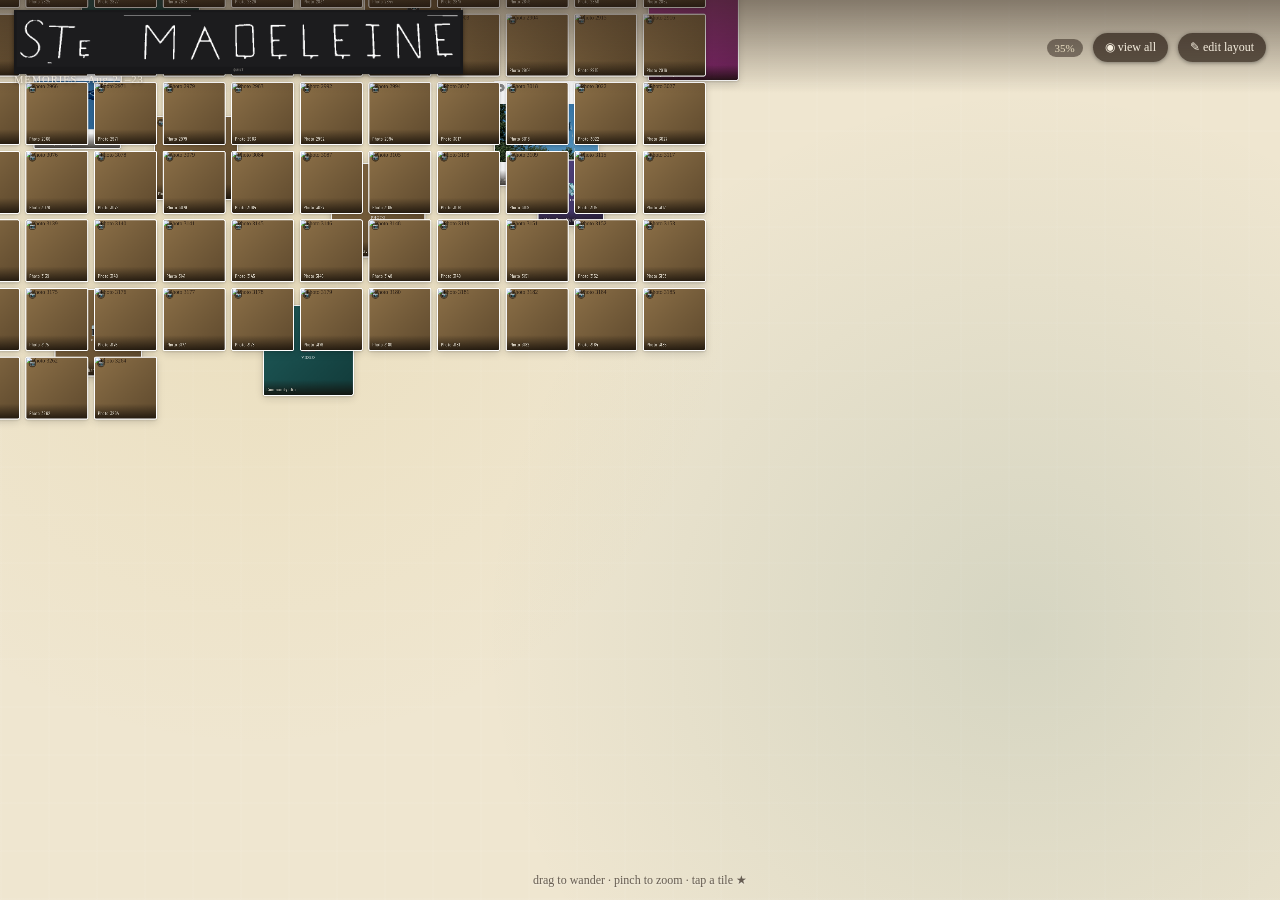
==== index.html @ 371c62be "Wire weekend-2026 media into quilt: 180 photos, 12 videos, 6 audio, 2 scans as tiles; load quilt-til" ====
<!DOCTYPE html>
<html lang="en">
<head>
<meta charset="UTF-8">
<meta name="viewport" content="width=device-width, initial-scale=1.0, maximum-scale=1.0, user-scalable=no, viewport-fit=cover">
<title>Ste. Madeleine's Quilt</title>
<style>
  @font-face{
    font-family:'BarlowCondensed';
    src:url('media/barlow-condensed-regular.ttf') format('truetype');
    font-weight:normal; font-display:swap;
  }
  :root{
    --crimson:#b3362a;
    --parchment:#f4ecd8;
    --ink:#2b1f16;
    --teal:#1f5c5b;
    --gold:#c9a227;
  }
  *{margin:0;padding:0;box-sizing:border-box;-webkit-tap-highlight-color:transparent;}
  html,body{height:100%;overflow:hidden;background:#efe6d0;font-family:Georgia,'Times New Roman',serif;color:var(--ink);}
  body{position:fixed;inset:0;touch-action:none;user-select:none;-webkit-user-select:none;}

  /* ---- the quilt plane ---- */
  #stage{position:absolute;inset:0;overflow:hidden;cursor:grab;background:
    radial-gradient(circle at 20% 30%, rgba(201,162,39,.10), transparent 40%),
    radial-gradient(circle at 80% 70%, rgba(31,92,91,.12), transparent 45%),
    repeating-linear-gradient(0deg, rgba(255,255,255,.04) 0 2px, transparent 2px 48px),
    repeating-linear-gradient(90deg, rgba(255,255,255,.04) 0 2px, transparent 2px 48px);
    }
  #stage.dragging{cursor:grabbing;}
  #world{position:absolute;top:0;left:0;transform-origin:0 0;will-change:transform;}

  /* ---- tiles ---- */
  .tile{position:absolute;will-change:transform;border-radius:6px;overflow:hidden;
    box-shadow:0 2px 6px rgba(0,0,0,.18), 0 8px 24px rgba(0,0,0,.14);
    border:3px solid #fff;background:#fff;cursor:pointer;}
  .tile .label{position:absolute;left:0;right:0;bottom:0;padding:18px 8px 7px;
    background:linear-gradient(transparent, rgba(20,14,8,.78));color:#f6efe0;
    font-family:'BarlowCondensed',Georgia,serif;font-size:14px;font-weight:normal;letter-spacing:.6px;text-shadow:0 1px 2px rgba(0,0,0,.6);}
  .tile video,.tile img{width:100%;height:100%;object-fit:cover;display:block;pointer-events:none;}
  .tile.type-photo{background:linear-gradient(135deg,#8b6f47,#5f4a2e);}
  .tile.type-video{background:linear-gradient(135deg,#1f5c5b,#123b3a);}
  .tile.type-audio{background:linear-gradient(135deg,#5b4a8a,#3d3263);}
  .tile.type-sphere{background:linear-gradient(135deg,#3a6ea5,#23496e);}
  .tile.type-scrap{background:linear-gradient(135deg,#a3358a,#6e205c);}
  .tile .ph{width:100%;height:100%;display:flex;align-items:center;justify-content:center;
    flex-direction:column;color:#fff;gap:6px;}
  .tile .ph .em{font-size:34px;line-height:1;}
  .tile .ph .tag{font-size:11px;letter-spacing:1px;text-transform:uppercase;opacity:.9;}
  .tile .badge{position:absolute;top:6px;left:6px;width:22px;height:22px;border-radius:50%;
    display:flex;align-items:center;justify-content:center;font-size:12px;background:rgba(0,0,0,.45);color:#fff;}
  .tile .dur{position:absolute;top:6px;right:6px;font-size:10.5px;color:#fff;background:rgba(0,0,0,.5);
    padding:2px 5px;border-radius:4px;}
  .tile .play{position:absolute;top:50%;left:50%;transform:translate(-50%,-50%);width:44px;height:44px;
    border-radius:50%;background:rgba(0,0,0,.45);border:2px solid rgba(255,255,255,.85);color:#fff;
    display:flex;align-items:center;justify-content:center;font-size:16px;padding-left:3px;}

  /* ---- HUD ---- */
  #hud{position:fixed;top:0;left:0;right:0;padding:calc(env(safe-area-inset-top,0px) + 10px) 14px 8px;
    display:flex;align-items:center;gap:10px;pointer-events:none;z-index:30;
    background:linear-gradient(rgba(43,31,22,.55), transparent);}
  #hud h1{color:#f7efe0;font-size:16px;letter-spacing:.5px;text-shadow:0 1px 3px rgba(0,0,0,.6);flex:1;display:flex;flex-direction:column;min-width:0;}
  #hud h1 .brand{height:clamp(40px,7vw,64px);width:auto;max-width:min(56vw,460px);object-fit:contain;align-self:flex-start;filter:drop-shadow(0 1px 2px rgba(0,0,0,.5));}
  #hud h1 small{display:block;font-weight:normal;font-size:10.5px;opacity:.85;letter-spacing:1px;}
  #hud .btn{pointer-events:auto;background:rgba(43,31,22,.72);color:#f7efe0;border:none;border-radius:20px;
    padding:7px 12px;font-family:inherit;font-size:12px;cursor:pointer;box-shadow:0 1px 4px rgba(0,0,0,.4);}
  #hud .btn:active{background:var(--crimson);}
  #zoomval{pointer-events:auto;background:rgba(43,31,22,.5);color:#e8dcc0;border:none;border-radius:12px;
    padding:3px 8px;font-size:11px;}

  #hint{position:fixed;bottom:calc(env(safe-area-inset-bottom,0px) + 12px);left:0;right:0;text-align:center;
    color:rgba(43,31,22,.7);font-size:12px;pointer-events:none;z-index:30;text-shadow:0 1px 2px rgba(255,255,255,.5);}

  /* ---- detail overlay ---- */
  #overlay{position:fixed;inset:0;z-index:50;background:rgba(20,14,8,.86);display:none;
    align-items:center;justify-content:center;flex-direction:column;padding:20px;}
  #overlay.open{display:flex;}
  #overlay .card{background:var(--parchment);border-radius:10px;max-width:92vw;max-height:82vh;overflow:auto;
    box-shadow:0 10px 40px rgba(0,0,0,.5);}
  #overlay .media{max-width:92vw;max-height:56vh;object-fit:contain;border-radius:10px 10px 0 0;display:block;width:100%;background:#000;}
  #overlay .meta{padding:14px 16px 16px;}
  #overlay .meta .type{font-size:10.5px;letter-spacing:1.5px;text-transform:uppercase;color:var(--crimson);font-weight:bold;}
  #overlay .meta h2{font-size:19px;margin:4px 0 6px;}
  #overlay .meta p{font-size:13.5px;line-height:1.45;color:#4a3a2c;}
  #overlay .meta audio{width:100%;margin-top:10px;}
  #close{position:absolute;top:calc(env(safe-area-inset-top,0px) + 12px);right:16px;width:38px;height:38px;
    border-radius:50%;background:rgba(244,236,216,.95);border:none;font-size:20px;color:var(--ink);
    cursor:pointer;box-shadow:0 2px 8px rgba(0,0,0,.4);z-index:60;line-height:1;}
</style>
</head>
<body>

<div id="stage">
  <div id="world"></div>
</div>

<div id="hud">
  <h1><img class="brand" src="media/ste-madeleine-title.png" alt="Ste Madeleine's Quilt"><small>MEMORIES · Aug 21–23</small></h1>
  <span id="zoomval">100%</span>
  <button id="viewall" class="btn">◉ view all</button>
  <button id="edit" class="btn" title="Open the layout editor">✎ edit layout</button>
</div>
<div id="hint">drag to wander · pinch to zoom · tap a tile ★</div>

<div id="overlay">
  <button id="close" aria-label="close">✕</button>
  <div class="card">
    <div class="media" id="ov-media"></div>
    <div class="meta">
      <div class="type" id="ov-type"></div>
      <h2 id="ov-title"></h2>
      <p id="ov-cap"></p>
      <div id="ov-audio"></div>
    </div>
  </div>
</div>

<script>
(function(){
"use strict";

/* ============ world & camera ============ */
const WORLD = { w: 4000, h: 4000 };
const cam  = { x: 2000, y: 2000, zoom: 1 };
const MINZ = 0.35, MAXZ = 3.0;
const stage = document.getElementById('stage');
const world = document.getElementById('world');
const zoomval = document.getElementById('zoomval');

/* ============ tile data (prototype) ============
   type: photo | video | audio | sphere | scrap
   x,y  : world coordinate of tile CENTER
   s    : side length (square for now)                        */
let TILES = [
  { id:'v1', type:'video', x:820,  y:700,  s:340, title:'Métis flag · Ste. Mads',
    src:'media/flag-loop.mp4', dur:'0:05',
    cap:'The Métis flag flying over Ste. Madeleine on a clear summer morning. Seamless loop.' },
  { id:'p1', type:'photo', x:1260, y:560,  s:260, title:'The tent & table',
    cap:'Community art table at the CCAP workshop. Placeholder — swap in a real photo.' },
  { id:'p2', type:'photo', x:1600, y:820,  s:280, title:'Shoebox kiosk',
    cap:'Bayard running the Shoebox digitizing table. Placeholder.' },
  { id:'p3', type:'photo', x:2100, y:600,  s:240, title:'Elders gathering',
    cap:'Elders sharing stories under the tent. Placeholder.' },
  { id:'f1', type:'gif', x:640,  y:1100, s:250, title:'Métis flag · waving',
    src:'media/flag-wave.gif',
    cap:'The Métis flag, sequential frames played as a loop.' },
  { id:'f2', type:'gif', x:1980, y:1180, s:300, title:'Métis flag · full sky',
    src:'media/flag-wave2.gif',
    cap:'The Métis flag across the sky, sequential frames in motion.' },
  { id:'f3', type:'gif', x:2780, y:900, s:240, title:'Métis flag · portrait',
    src:'media/flag-wave3.gif',
    cap:'Portrait view of the Métis flag, sequential frames in motion.' },
  { id:'wm', type:'photo', x:2400, y:560, w:560, h:80, title:'The sign · Ste Madeleine',
    src:'media/ste-madeleine-title.png',
    cap:'The entrance sign to Ste. Madeleine, traced from the original, with the quilt\'s title. White letters on the sign\'s dark metal.' },
  { id:'sc1', type:'scrap', x:2400, y:900, s:260, title:'Scrapbook page',
    cap:'A scrapbook page from the workshop. Placeholder scan.' },
  { id:'a1', type:'audio', x:2820, y:660,  s:200, title:'Oral history clip',
    src:null, cap:'An audio snippet from the oral-history tent. Placeholder — drop an audio file.' },
  { id:'sp1', type:'sphere', x:3180, y:940, s:260, title:'360° — inside the tent',
    cap:'Photosphere of the tent interior. Viewer to be wired in. Placeholder.' },
  { id:'p4', type:'photo', x:980,  y:1250, s:240, title:'Michif bingo',
    cap:'Michif bingo session, Saturday morning. Placeholder.' },
  { id:'p5', type:'photo', x:1500, y:1400, s:270, title:'Finger sash weaving',
    cap:'Finger sash-weaving workshop. Placeholder.' },
  { id:'a2', type:'audio', x:2050, y:1350, s:190, title:'Fiddler & ambient',
    src:null, cap:'Ambient audio of the music stage. Placeholder.' },
  { id:'sc2', type:'scrap', x:2500, y:1300, s:230, title:'Kids’ art',
    cap:'Kids’ drawings from the children’s activity. Placeholder.' },
  { id:'sp2', type:'sphere', x:2900, y:1500, s:240, title:'360° — the site',
    cap:'Photosphere looking out over the historic site. Placeholder.' },
  { id:'p6', type:'photo', x:700,  y:1750, s:250, title:'Family photos shared',
    cap:'Photos the community shared at the tent. Placeholder.' },
  { id:'v2', type:'video', x:1300, y:1800, s:260, title:'Community clip',
    src:null, dur:'–', cap:'A short video someone shared. Placeholder — drop a clip.' },
];

const EMOJI = { photo:'📷', video:'🎞️', audio:'🎙️', sphere:'🌐', scrap:'📓', gif:'🎞️' };
const BADGE = { photo:'📷', video:'▶', audio:'♪', sphere:'🌐', scrap:'📓', gif:'▶' };

/* build tile DOM */
const tileEls = new Map();
function renderTiles(){
  world.innerHTML='';
  tileEls.clear();
  TILES.forEach(t=>{
  const el = document.createElement('div');
  el.className = 'tile type-'+t.type;
  const tw = t.w || t.s, th = t.h || t.s;
  el.style.width = tw+'px'; el.style.height = th+'px';
  const badge = document.createElement('div'); badge.className='badge'; badge.textContent = BADGE[t.type];
  el.appendChild(badge);
  if(t.type==='video' && t.src){
    const v = document.createElement('video'); v.src=t.src; v.muted=true; v.loop=true; v.playsInline=true; v.preload='metadata';
    el.appendChild(v);
    const d = document.createElement('div'); d.className='dur'; d.textContent=t.dur||''; el.appendChild(d);
    const play = document.createElement('div'); play.className='play'; play.textContent='▶'; el.appendChild(play);
  } else if((t.type==='gif'||t.type==='photo'||t.type==='scrap') && t.src){
    const g = document.createElement('img'); g.src=t.src; g.alt=t.title; g.loading='lazy';
    g.style.objectFit='contain';
    el.appendChild(g);
  } else {
    const ph = document.createElement('div'); ph.className='ph';
    const e = document.createElement('div'); e.className='em'; e.textContent=EMOJI[t.type];
    const tag = document.createElement('div'); tag.className='tag'; tag.textContent=t.type;
    ph.appendChild(e); ph.appendChild(tag); el.appendChild(ph);
    if(t.type==='video'){ const d=document.createElement('div'); d.className='dur'; d.textContent=t.dur||''; el.appendChild(d); }
  }
  const lb = document.createElement('div'); lb.className='label'; lb.textContent=t.title;
  el.appendChild(lb);
  el.addEventListener('pointerdown', e=>e.stopPropagation());
  el.addEventListener('click', e=>{ e.stopPropagation(); openTile(t); });
  world.appendChild(el);
  tileEls.set(t.id, el);
  });
}

/* ============ torus math ============
   For each tile, pick the representative position nearest the camera
   (mod WORLD). Since the viewport is always far smaller than the world,
   each tile needs exactly one copy — no duplication, seamless wrap.  */
function nearestCoord(p, camP, size){
  let d = ((p - camP) % size + size) % size;
  if (d > size/2) d -= size;
  return camP + d;
}
function layout(){
  const ox = -cam.x, oy = -cam.y;
  world.style.transform = 'scale('+cam.zoom+') translate3d('+ox+'px,'+oy+'px,0)';
  const vw = window.innerWidth/cam.zoom, vh = window.innerHeight/cam.zoom;
  for(const t of TILES){
    const el = tileEls.get(t.id);
    const tw = t.w || t.s, th = t.h || t.s;
    const x = nearestCoord(t.x, cam.x, WORLD.w) - tw/2;
    const y = nearestCoord(t.y, cam.y, WORLD.h) - th/2;
    el.style.left = x+'px'; el.style.top = y+'px';
    // cull off-screen
    const off = x > cam.x+vw+60 || x+tw < cam.x-60 || y > cam.y+vh+60 || y+th < cam.y-60;
    el.style.display = off ? 'none' : '';
    // pause video if scrolled out of view
    if(t.type==='video'){
      const v = el.querySelector('video');
      if(v && off && !v.paused) v.pause();
    }
  }
  zoomval.textContent = Math.round(cam.zoom*100)+'%';
}

function step(dx, dy){
  cam.x = ((cam.x + dx) % WORLD.w + WORLD.w) % WORLD.w;
  cam.y = ((cam.y + dy) % WORLD.h + WORLD.h) % WORLD.h;
  layout();
}

/* ============ drag / pan ============ */
let dragging=false, lastX=0, lastY=0, pinchD=0, pinchCX=0, pinchCY=0, pinchZ=0;
stage.addEventListener('pointerdown', e=>{
  if(e.pointerType==='mouse' && e.button!==0) return;
  dragging=true; stage.classList.add('dragging');
  lastX=e.clientX; lastY=e.clientY;
  stage.setPointerCapture(e.pointerId);
});
stage.addEventListener('pointermove', e=>{
  if(!dragging) return;
  const dx = e.clientX-lastX, dy = e.clientY-lastY;
  lastX=e.clientX; lastY=e.clientY;
  step(-dx/cam.zoom, -dy/cam.zoom);
});
function endDrag(){ dragging=false; stage.classList.remove('dragging'); }
stage.addEventListener('pointerup', endDrag);
stage.addEventListener('pointercancel', endDrag);

/* zoom to an ABSOLUTE target zoom around a screen point (sx,sy) */
function zoomToAt(z, sx, sy){
  const wx = cam.x + sx/cam.zoom, wy = cam.y + sy/cam.zoom;
  cam.zoom = z;
  cam.x = wx - sx/z;
  cam.y = wy - sy/z;
  cam.x = ((cam.x % WORLD.w)+WORLD.w)%WORLD.w;
  cam.y = ((cam.y % WORLD.h)+WORLD.h)%WORLD.h;
  layout();
}
function zoomAt(factor, sx, sy){
  zoomToAt(Math.min(MAXZ, Math.max(MINZ, cam.zoom*factor)), sx, sy);
}
stage.addEventListener('wheel', e=>{
  e.preventDefault();
  zoomAt(Math.pow(1.0015, -e.deltaY), e.clientX, e.clientY);
},{passive:false});
stage.addEventListener('dblclick', e=>{ zoomAt(1.6, e.clientX, e.clientY); });

/* pinch zoom */
let pointers = new Map();
stage.addEventListener('pointerdown', e=>{ pointers.set(e.pointerId, {x:e.clientX,y:e.clientY}); if(pointers.size===2){ pinchD=dist(pointers); const [a,b]=[...pointers.values()]; pinchCX=(a.x+b.x)/2; pinchCY=(a.y+b.y)/2; pinchZ=cam.zoom; } });
stage.addEventListener('pointermove', e=>{ if(pointers.has(e.pointerId)) pointers.set(e.pointerId,{x:e.clientX,y:e.clientY}); if(pointers.size===2){ const d=dist(pointers); zoomToAt(Math.min(MAXZ,Math.max(MINZ, pinchZ*(d/pinchD))), pinchCX, pinchCY); } });
stage.addEventListener('pointerup', e=>{ pointers.delete(e.pointerId); });
function dist(m){ const [a,b]=[...m.values()]; return Math.hypot(a.x-b.x, a.y-b.y)||0; }

/* frame the whole quilt (used at boot and "view all") */
function frameContent(){
  let minX=Infinity,minY=Infinity,maxX=-Infinity,maxY=-Infinity;
  for(const t of TILES){
    const tw = t.w || t.s, th = t.h || t.s;
    minX=Math.min(minX,t.x-tw/2); maxX=Math.max(maxX,t.x+tw/2);
    minY=Math.min(minY,t.y-th/2); maxY=Math.max(maxY,t.y+th/2);
  }
  const pad=320;
  const w=(maxX-minX)+pad*2, h=(maxY-minY)+pad*2;
  cam.zoom=Math.min(1, Math.max(MINZ, Math.min(window.innerWidth/w, window.innerHeight/h)));
  const vw=window.innerWidth/cam.zoom, vh=window.innerHeight/cam.zoom;
  cam.x=((minX+maxX)/2 - vw/2); cam.y=((minY+maxY)/2 - vh/2);
  cam.x=((cam.x%WORLD.w)+WORLD.w)%WORLD.w;
  cam.y=((cam.y%WORLD.h)+WORLD.h)%WORLD.h;
  layout();
}

/* ============ view all ============ */
document.getElementById('viewall').addEventListener('click', frameContent);
document.getElementById('edit').addEventListener('click', ()=>{
  // pass a compact copy of the tiles to the editor via URL
  const slim = TILES.map(t=>({id:t.id,type:t.type,x:Math.round(t.x),y:Math.round(t.y),
    w:Math.round(t.w||t.s),h:Math.round(t.h||t.s),src:t.src||null,title:t.title,cap:t.cap,dur:t.dur}));
  const q = '?tiles='+encodeURIComponent(JSON.stringify(slim));
  window.open('editor.html'+q, '_blank');
});

/* ============ detail overlay ============ */
const overlay = document.getElementById('overlay');
const ovMedia = document.getElementById('ov-media');
const ovType  = document.getElementById('ov-type');
const ovTitle = document.getElementById('ov-title');
const ovCap   = document.getElementById('ov-cap');
const ovAudio = document.getElementById('ov-audio');
const closeBtn= document.getElementById('close');
function openTile(t){
  ovMedia.innerHTML=''; ovAudio.innerHTML='';
  ovType.textContent = t.type;
  ovTitle.textContent = t.title;
  ovCap.textContent = t.cap || '';
  if(t.type==='video' && t.src){
    const v=document.createElement('video'); v.src=t.src; v.controls=true; v.autoplay=true; v.loop=true; v.playsInline=true;
    ovMedia.appendChild(v); ovMedia.classList.add('media');
  } else if(t.type==='gif' && t.src){
    ovMedia.innerHTML=''; ovMedia.className='media';
    const g=document.createElement('img'); g.src=t.src; g.alt=t.title; g.style.maxHeight='56vh'; g.style.width='auto'; g.style.objectFit='contain';
    ovMedia.appendChild(g);
  } else if(t.type==='photo' || t.type==='scrap'){
    ovMedia.innerHTML=''; ovMedia.className='media';
    if(t.src){
      const g=document.createElement('img'); g.src=t.src; g.alt=t.title; g.style.maxHeight='56vh'; g.style.width='auto'; g.style.objectFit='contain'; g.style.margin='0 auto';
      ovMedia.appendChild(g);
    } else {
      const ph=document.createElement('div'); ph.style.cssText='display:flex;align-items:center;justify-content:center;height:240px;color:#fff;font-size:64px;'; ph.textContent=EMOJI[t.type];
      ovMedia.appendChild(ph);
    }
  } else if(t.type==='sphere'){
    ovMedia.innerHTML=''; ovMedia.className='media';
    const ph=document.createElement('div'); ph.style.cssText='display:flex;align-items:center;justify-content:center;height:240px;color:#fff;font-size:56px;'; ph.textContent='🌐';
    ovMedia.appendChild(ph);
  } else if(t.type==='audio'){
    ovMedia.innerHTML=''; ovMedia.className='media';
    const ph=document.createElement('div'); ph.style.cssText='display:flex;align-items:center;justify-content:center;height:180px;color:#fff;font-size:64px;'; ph.textContent='🎙️';
    ovMedia.appendChild(ph);
    if(t.src){ const a=document.createElement('audio'); a.src=t.src; a.controls=true; ovAudio.appendChild(a); }
    else { const note=document.createElement('p'); note.textContent='(drop an audio file to hear this)'; ovAudio.appendChild(note); }
  }
  overlay.classList.add('open');
}
closeBtn.addEventListener('click', ()=>{ overlay.classList.remove('open'); const v=ovMedia.querySelector('video'); if(v) v.pause(); });
overlay.addEventListener('click', e=>{ if(e.target===overlay){ overlay.classList.remove('open'); } });

/* ============ boot ============ */
function resize(){ layout(); }
window.addEventListener('resize', resize);

// Load weekend media tiles from quilt-tiles.json (if present), then render.
async function boot(){
  try{
    const r = await fetch('quilt-tiles.json');
    if(r.ok){
      const extra = await r.json();
      const existing = new Set(TILES.map(t=>t.id));
      const fresh = extra.filter(t=>!existing.has(t.id));
      if(fresh.length) TILES = TILES.concat(fresh);
    }
  }catch(e){ /* keep embedded prototype */ }
  renderTiles();
  frameContent();
}
boot();
})();
</script>
</body>
</html>
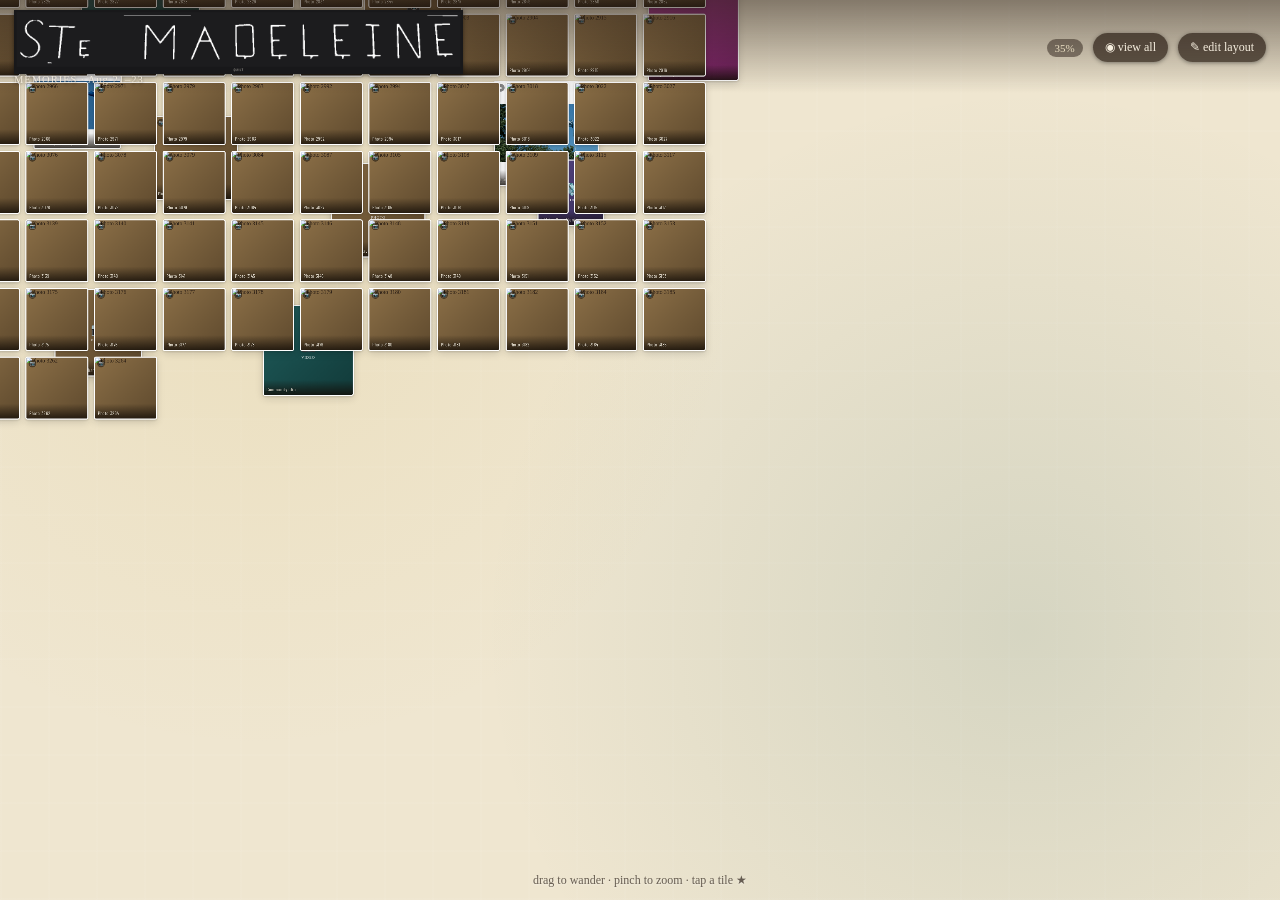
==== commit d0e12fbd: "Wire 3D GLB viewer: local model-viewer lib, lazy-load on tap, 3D scan tiles open interactive viewer" ====
--- a/index.html
+++ b/index.html
@@ -39,6 +39,8 @@
     background:linear-gradient(transparent, rgba(20,14,8,.78));color:#f6efe0;
     font-family:'BarlowCondensed',Georgia,serif;font-size:14px;font-weight:normal;letter-spacing:.6px;text-shadow:0 1px 2px rgba(0,0,0,.6);}
   .tile video,.tile img{width:100%;height:100%;object-fit:cover;display:block;pointer-events:none;}
+  .tile model-viewer{width:100%;height:100%;--poster-color:transparent;pointer-events:none;}
+  #overlay .media model-viewer{width:100%;height:56vh;background:#1a120b;border-radius:10px 10px 0 0;}
   .tile.type-photo{background:linear-gradient(135deg,#8b6f47,#5f4a2e);}
   .tile.type-video{background:linear-gradient(135deg,#1f5c5b,#123b3a);}
   .tile.type-audio{background:linear-gradient(135deg,#5b4a8a,#3d3263);}
@@ -179,6 +181,22 @@
 const EMOJI = { photo:'📷', video:'🎞️', audio:'🎙️', sphere:'🌐', scrap:'📓', gif:'🎞️' };
 const BADGE = { photo:'📷', video:'▶', audio:'♪', sphere:'🌐', scrap:'📓', gif:'▶' };
 
+/* lazy-load the model-viewer library once, only when a 3D tile is opened */
+let _mvPromise=null;
+function loadModelViewer(){
+  if(customElements.get('model-viewer')) return Promise.resolve();
+  if(_mvPromise) return _mvPromise;
+  _mvPromise = new Promise((resolve,reject)=>{
+    const s=document.createElement('script');
+    s.type='module';
+    s.src='media/vendor/model-viewer.min.js';
+    s.onload=resolve;
+    s.onerror=()=>{ _mvPromise=null; reject(new Error('model-viewer failed to load')); };
+    document.head.appendChild(s);
+  });
+  return _mvPromise;
+}
+
 /* build tile DOM */
 const tileEls = new Map();
 function renderTiles(){
@@ -196,6 +214,12 @@
     el.appendChild(v);
     const d = document.createElement('div'); d.className='dur'; d.textContent=t.dur||''; el.appendChild(d);
     const play = document.createElement('div'); play.className='play'; play.textContent='▶'; el.appendChild(play);
+  } else if(t.type==='sphere' && t.src && /\.(glb|gltf)$/i.test(t.src)){
+    // lightweight tile preview: icon + label; full 3D viewer loads in the overlay on tap
+    const ph = document.createElement('div'); ph.className='ph';
+    const e = document.createElement('div'); e.className='em'; e.textContent='🧊';
+    const tag = document.createElement('div'); tag.className='tag'; tag.textContent='3D';
+    ph.appendChild(e); ph.appendChild(tag); el.appendChild(ph);
   } else if((t.type==='gif'||t.type==='photo'||t.type==='scrap') && t.src){
     const g = document.createElement('img'); g.src=t.src; g.alt=t.title; g.loading='lazy';
     g.style.objectFit='contain';
@@ -356,8 +380,23 @@
     }
   } else if(t.type==='sphere'){
     ovMedia.innerHTML=''; ovMedia.className='media';
-    const ph=document.createElement('div'); ph.style.cssText='display:flex;align-items:center;justify-content:center;height:240px;color:#fff;font-size:56px;'; ph.textContent='🌐';
-    ovMedia.appendChild(ph);
+    if(t.src && /\.(glb|gltf)$/i.test(t.src)){
+      // lazy-load model-viewer only when a 3D tile is actually opened
+      loadModelViewer().then(()=>{
+        const mv=document.createElement('model-viewer');
+        mv.src=t.src; mv.alt=t.title||'3D scan';
+        mv.setAttribute('auto-rotate',''); mv.setAttribute('camera-controls','');
+        mv.setAttribute('interaction-prompt','');
+        mv.setAttribute('shadow-intensity','1');
+        mv.style.width='100%'; mv.style.height='56vh';
+        ovMedia.innerHTML=''; ovMedia.appendChild(mv);
+      });
+      const ph=document.createElement('div'); ph.style.cssText='display:flex;align-items:center;justify-content:center;height:240px;color:#fff;font-size:56px;'; ph.textContent='⏳';
+      ovMedia.appendChild(ph);
+    } else {
+      const ph=document.createElement('div'); ph.style.cssText='display:flex;align-items:center;justify-content:center;height:240px;color:#fff;font-size:56px;'; ph.textContent='🌐';
+      ovMedia.appendChild(ph);
+    }
   } else if(t.type==='audio'){
     ovMedia.innerHTML=''; ovMedia.className='media';
     const ph=document.createElement('div'); ph.style.cssText='display:flex;align-items:center;justify-content:center;height:180px;color:#fff;font-size:64px;'; ph.textContent='🎙️';
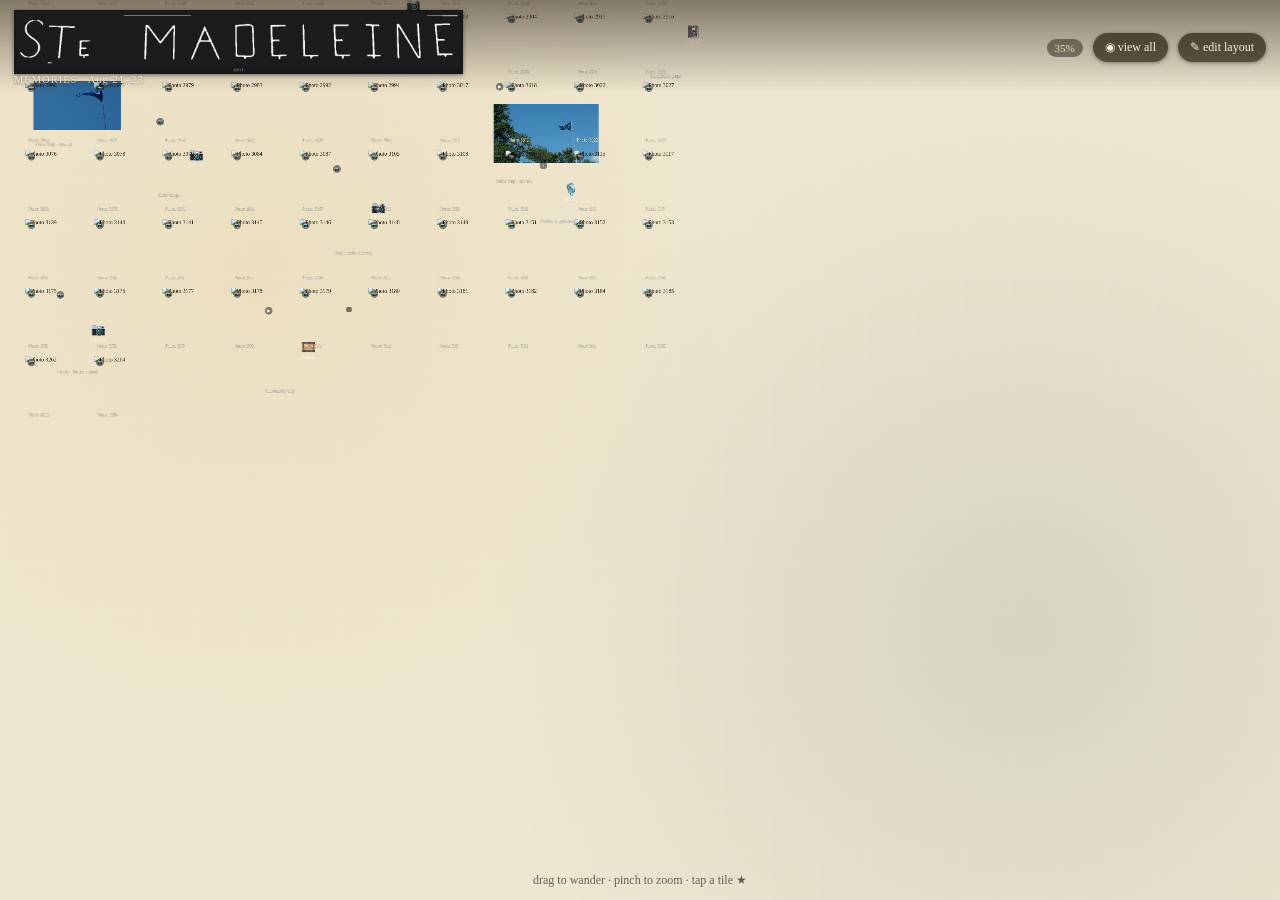
==== commit ff2e3dbe: "Remove borders, shadows, and gradient backgrounds from quilt tiles — images/videos now fill tiles wi" ====
--- a/index.html
+++ b/index.html
@@ -32,20 +32,19 @@
   #world{position:absolute;top:0;left:0;transform-origin:0 0;will-change:transform;}
 
   /* ---- tiles ---- */
-  .tile{position:absolute;will-change:transform;border-radius:6px;overflow:hidden;
-    box-shadow:0 2px 6px rgba(0,0,0,.18), 0 8px 24px rgba(0,0,0,.14);
-    border:3px solid #fff;background:#fff;cursor:pointer;}
+  .tile{position:absolute;will-change:transform;border-radius:0;overflow:hidden;
+    box-shadow:none;border:none;background:none;cursor:pointer;}
   .tile .label{position:absolute;left:0;right:0;bottom:0;padding:18px 8px 7px;
-    background:linear-gradient(transparent, rgba(20,14,8,.78));color:#f6efe0;
+    color:#f6efe0;
     font-family:'BarlowCondensed',Georgia,serif;font-size:14px;font-weight:normal;letter-spacing:.6px;text-shadow:0 1px 2px rgba(0,0,0,.6);}
   .tile video,.tile img{width:100%;height:100%;object-fit:cover;display:block;pointer-events:none;}
   .tile model-viewer{width:100%;height:100%;--poster-color:transparent;pointer-events:none;}
   #overlay .media model-viewer{width:100%;height:56vh;background:#1a120b;border-radius:10px 10px 0 0;}
-  .tile.type-photo{background:linear-gradient(135deg,#8b6f47,#5f4a2e);}
-  .tile.type-video{background:linear-gradient(135deg,#1f5c5b,#123b3a);}
-  .tile.type-audio{background:linear-gradient(135deg,#5b4a8a,#3d3263);}
-  .tile.type-sphere{background:linear-gradient(135deg,#3a6ea5,#23496e);}
-  .tile.type-scrap{background:linear-gradient(135deg,#a3358a,#6e205c);}
+  .tile.type-photo{background:none;}
+  .tile.type-video{background:none;}
+  .tile.type-audio{background:none;}
+  .tile.type-sphere{background:none;}
+  .tile.type-scrap{background:none;}
   .tile .ph{width:100%;height:100%;display:flex;align-items:center;justify-content:center;
     flex-direction:column;color:#fff;gap:6px;}
   .tile .ph .em{font-size:34px;line-height:1;}
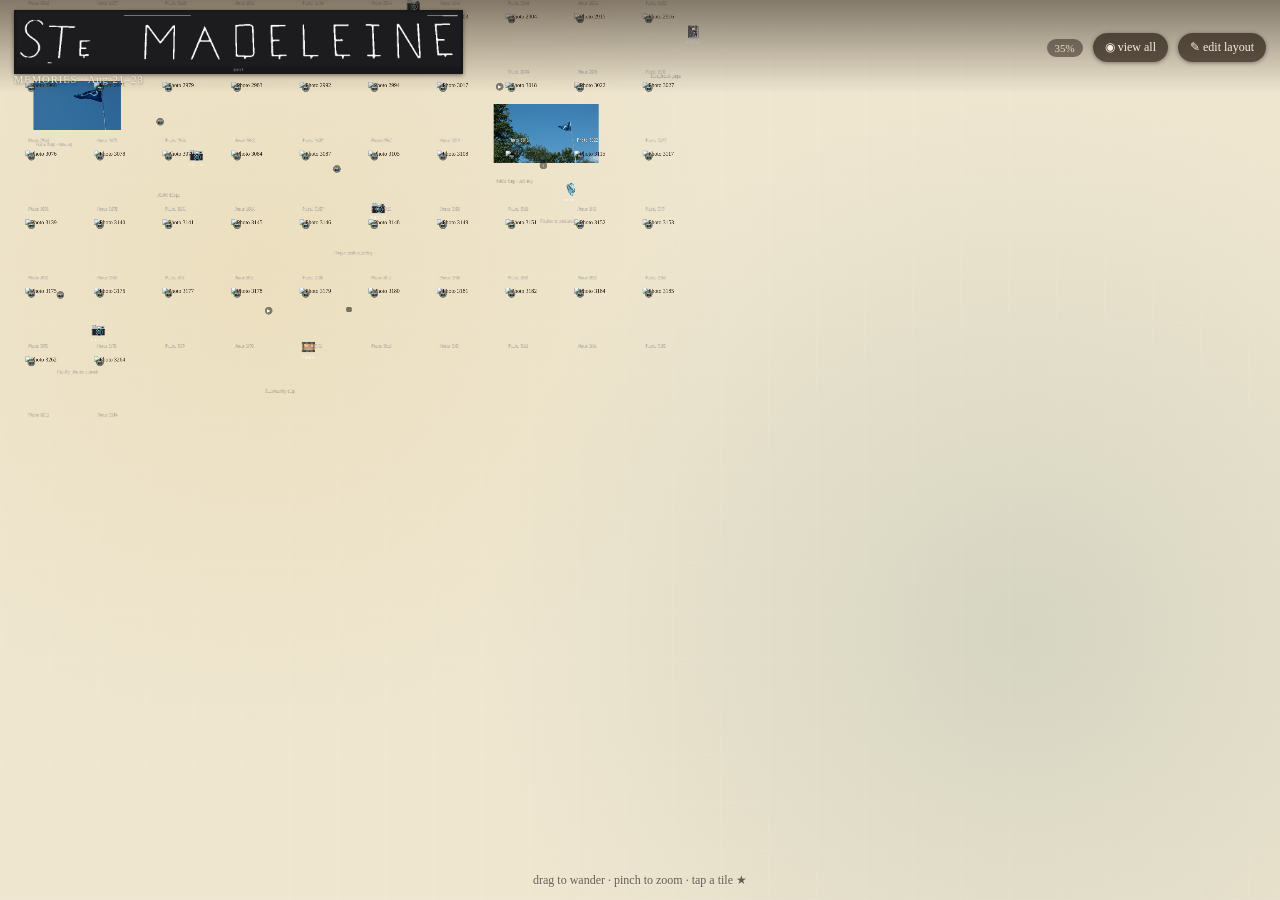
==== commit 9577fca6: "Fix editor loading: use sessionStorage instead of URL params (URL was ~5000 chars, exceeding browser" ====
--- a/index.html
+++ b/index.html
@@ -341,11 +341,11 @@
 /* ============ view all ============ */
 document.getElementById('viewall').addEventListener('click', frameContent);
 document.getElementById('edit').addEventListener('click', ()=>{
-  // pass a compact copy of the tiles to the editor via URL
+  // pass a compact copy of the tiles to the editor via sessionStorage (avoids URL length limits)
   const slim = TILES.map(t=>({id:t.id,type:t.type,x:Math.round(t.x),y:Math.round(t.y),
     w:Math.round(t.w||t.s),h:Math.round(t.h||t.s),src:t.src||null,title:t.title,cap:t.cap,dur:t.dur}));
-  const q = '?tiles='+encodeURIComponent(JSON.stringify(slim));
-  window.open('editor.html'+q, '_blank');
+  sessionStorage.setItem('quiltTiles', JSON.stringify(slim));
+  window.open('editor.html', '_blank');
 });
 
 /* ============ detail overlay ============ */
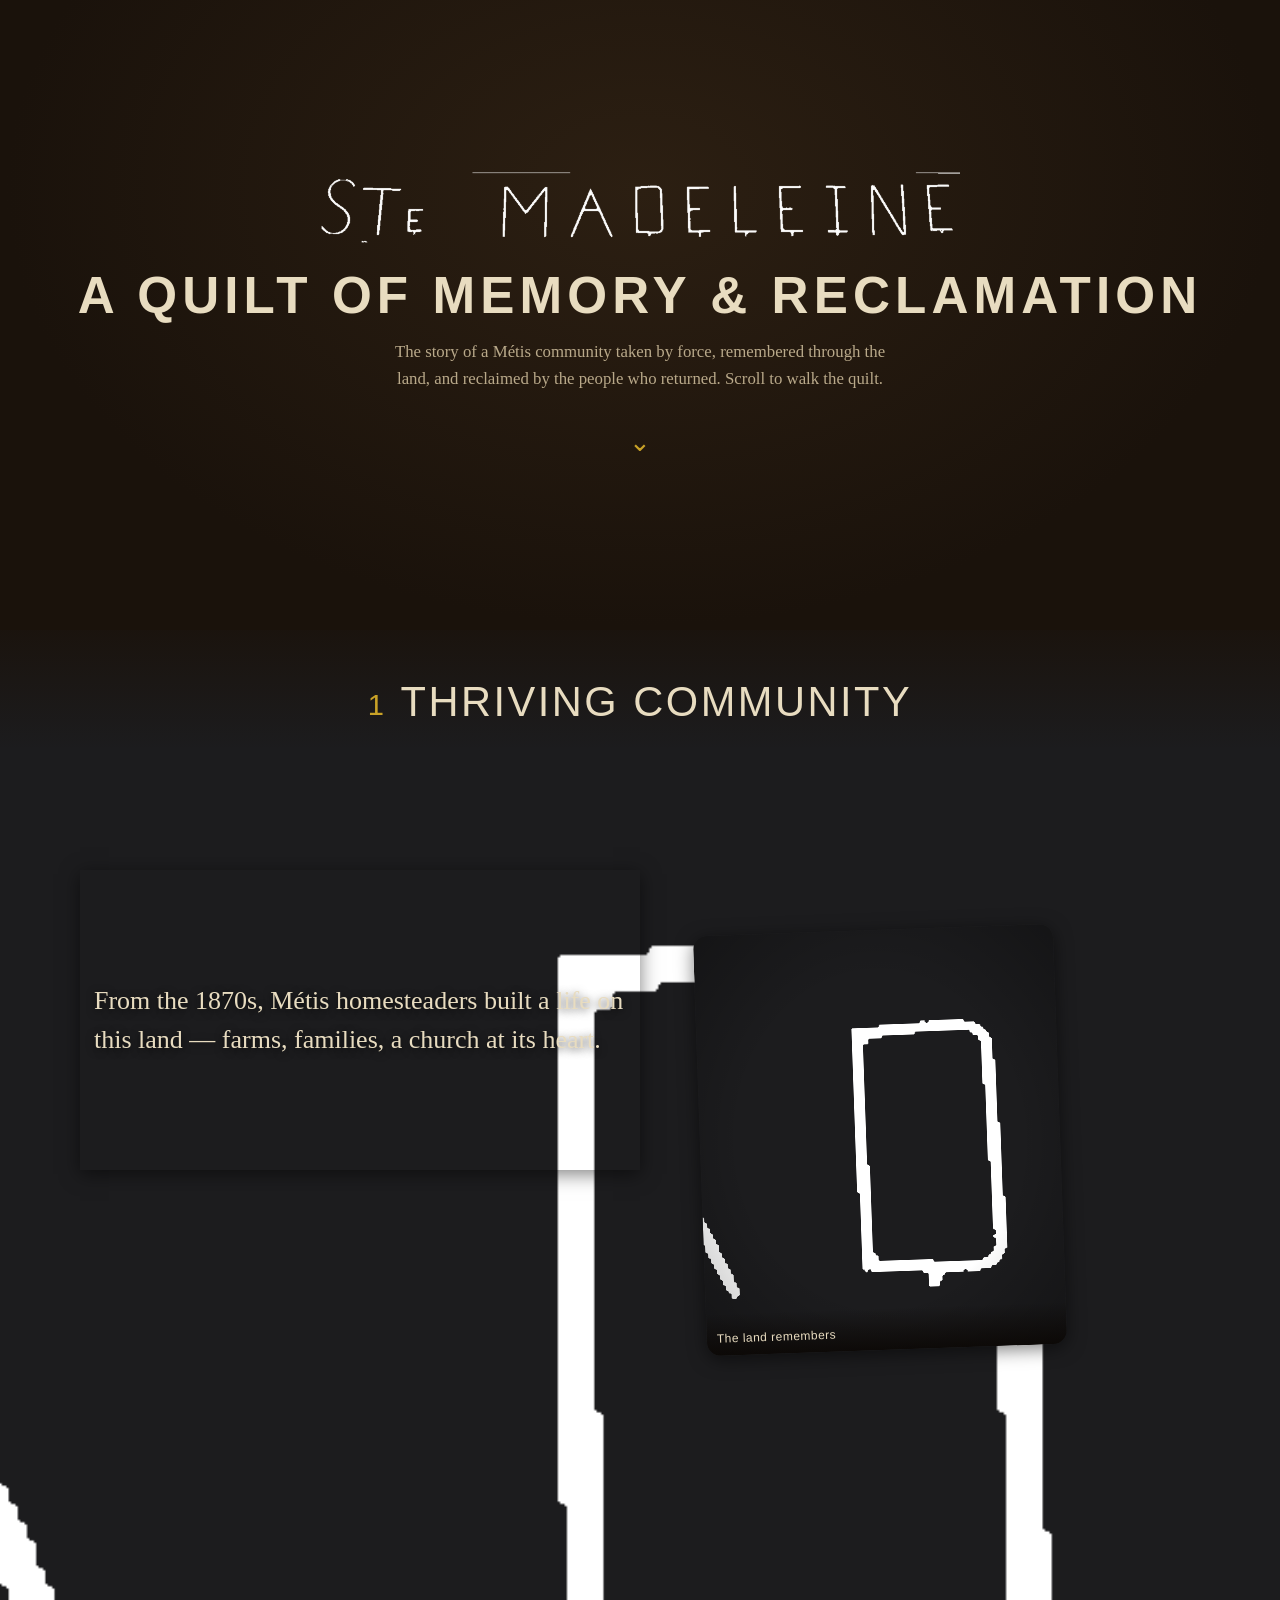
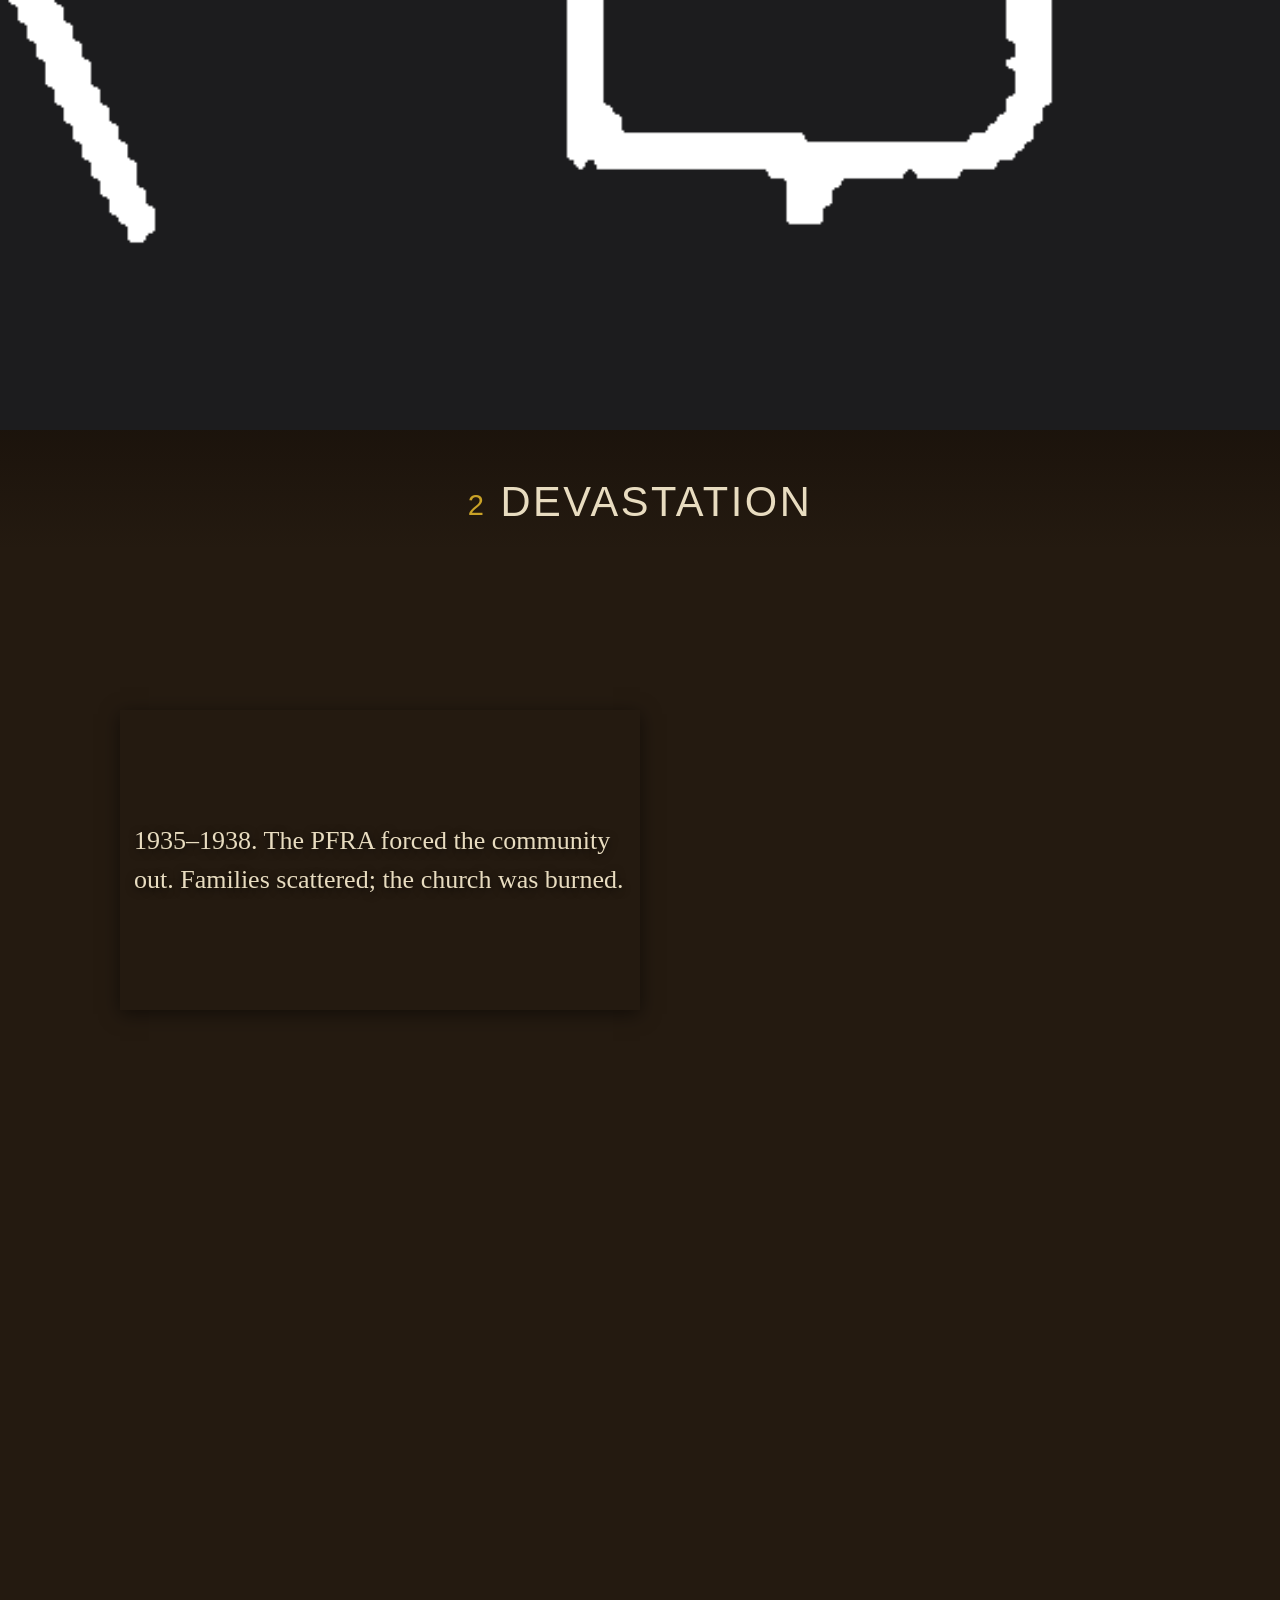
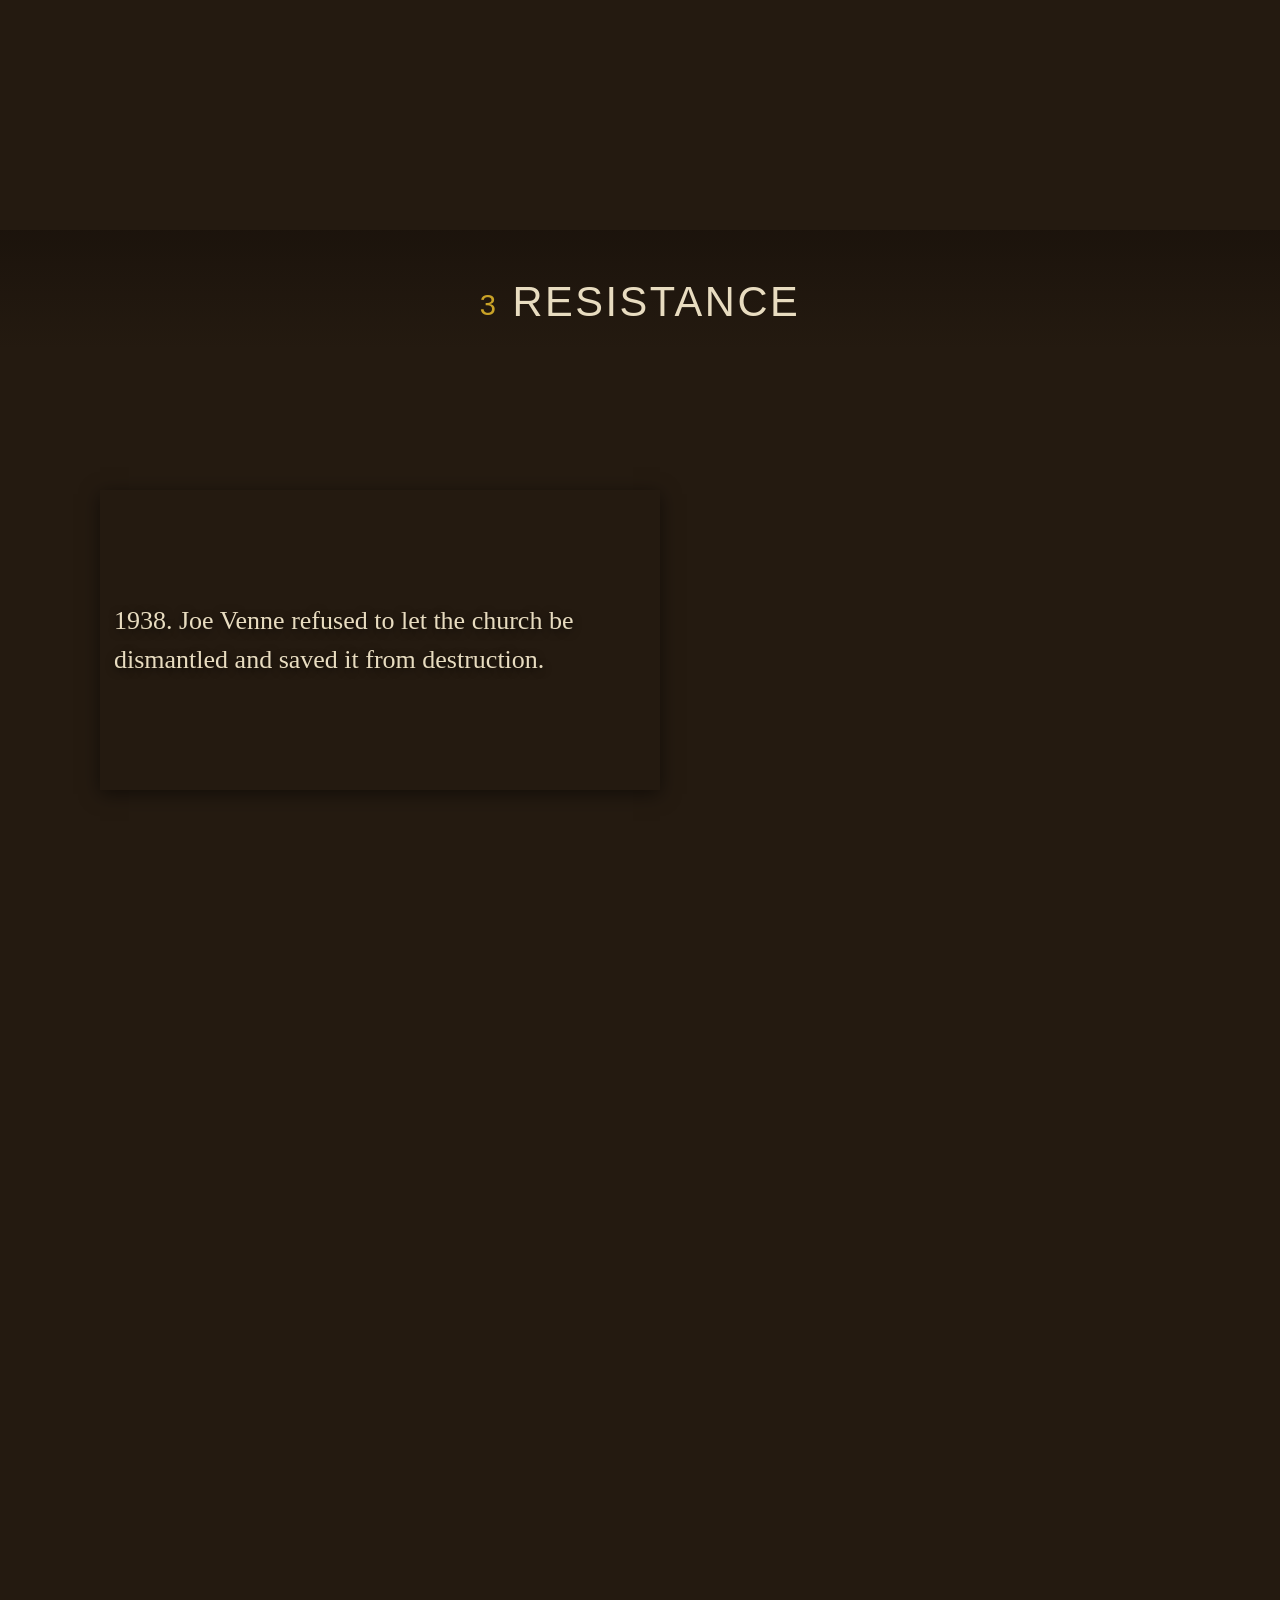
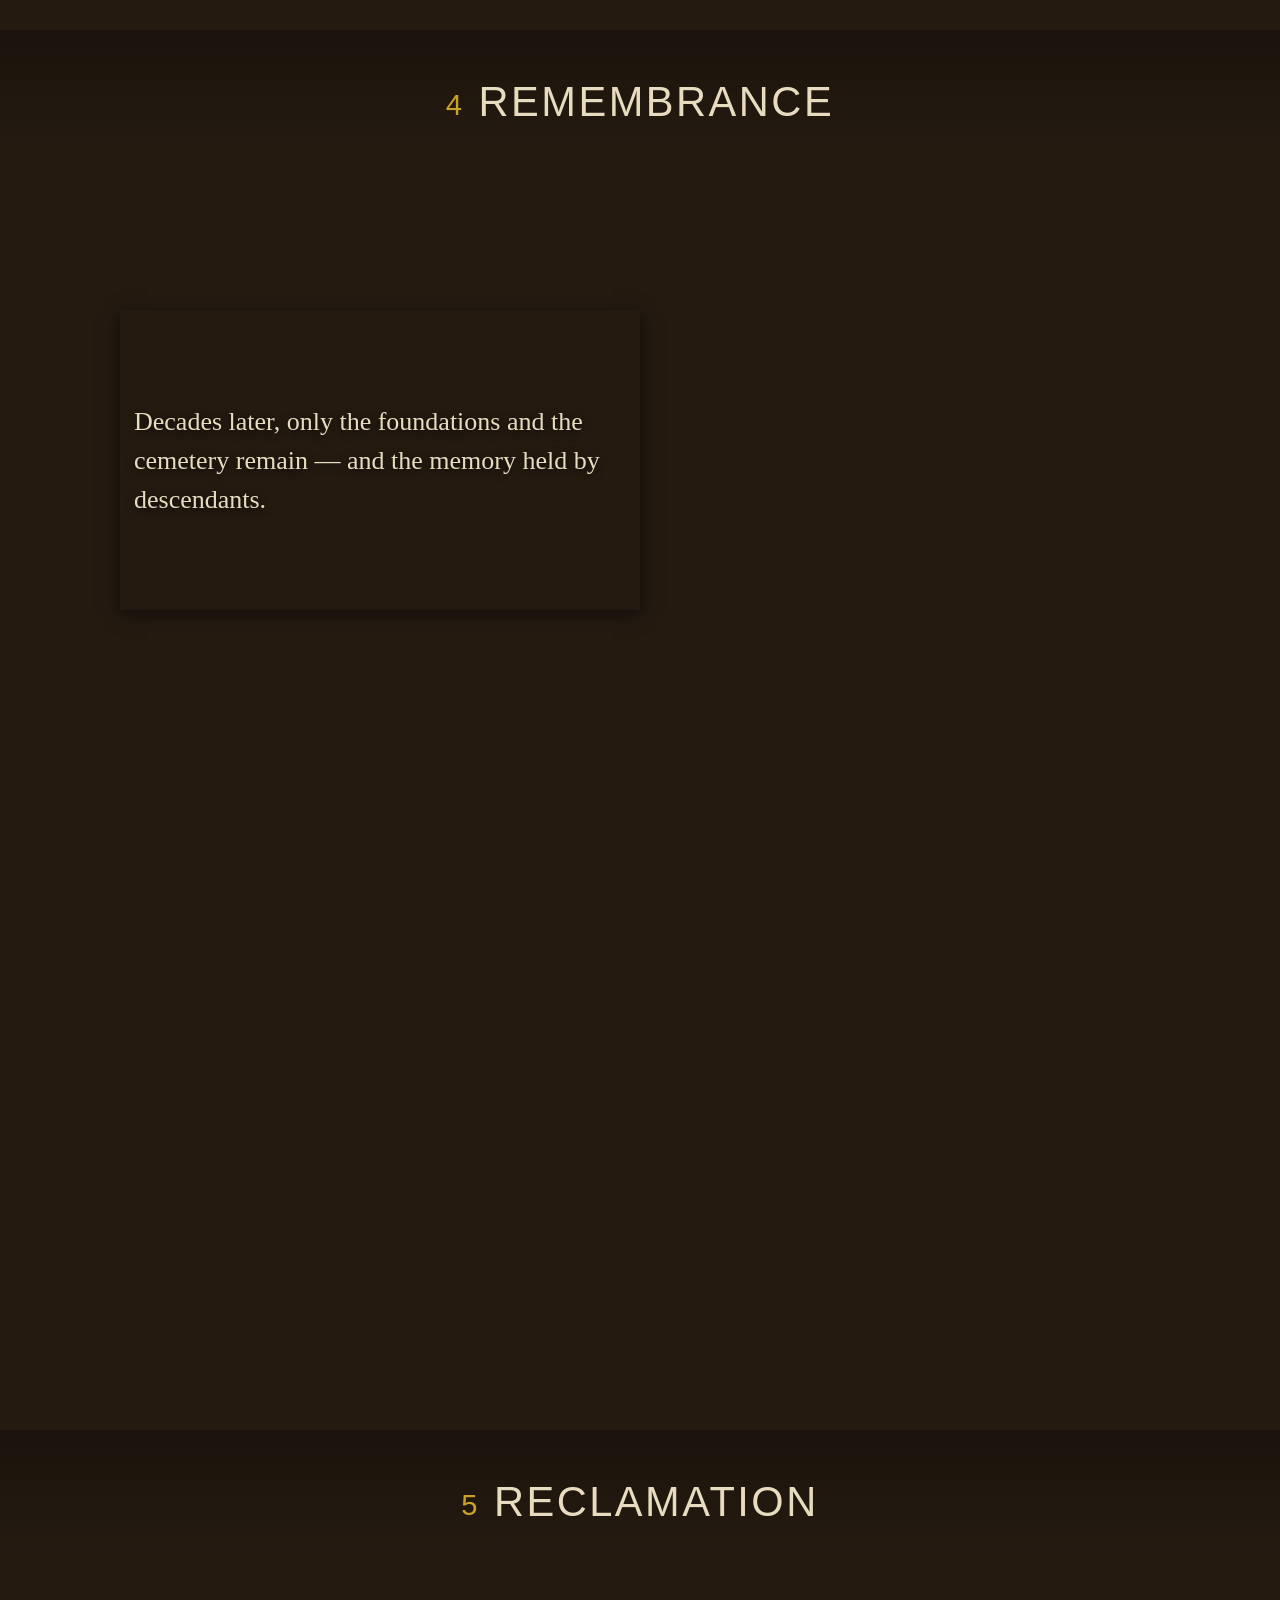
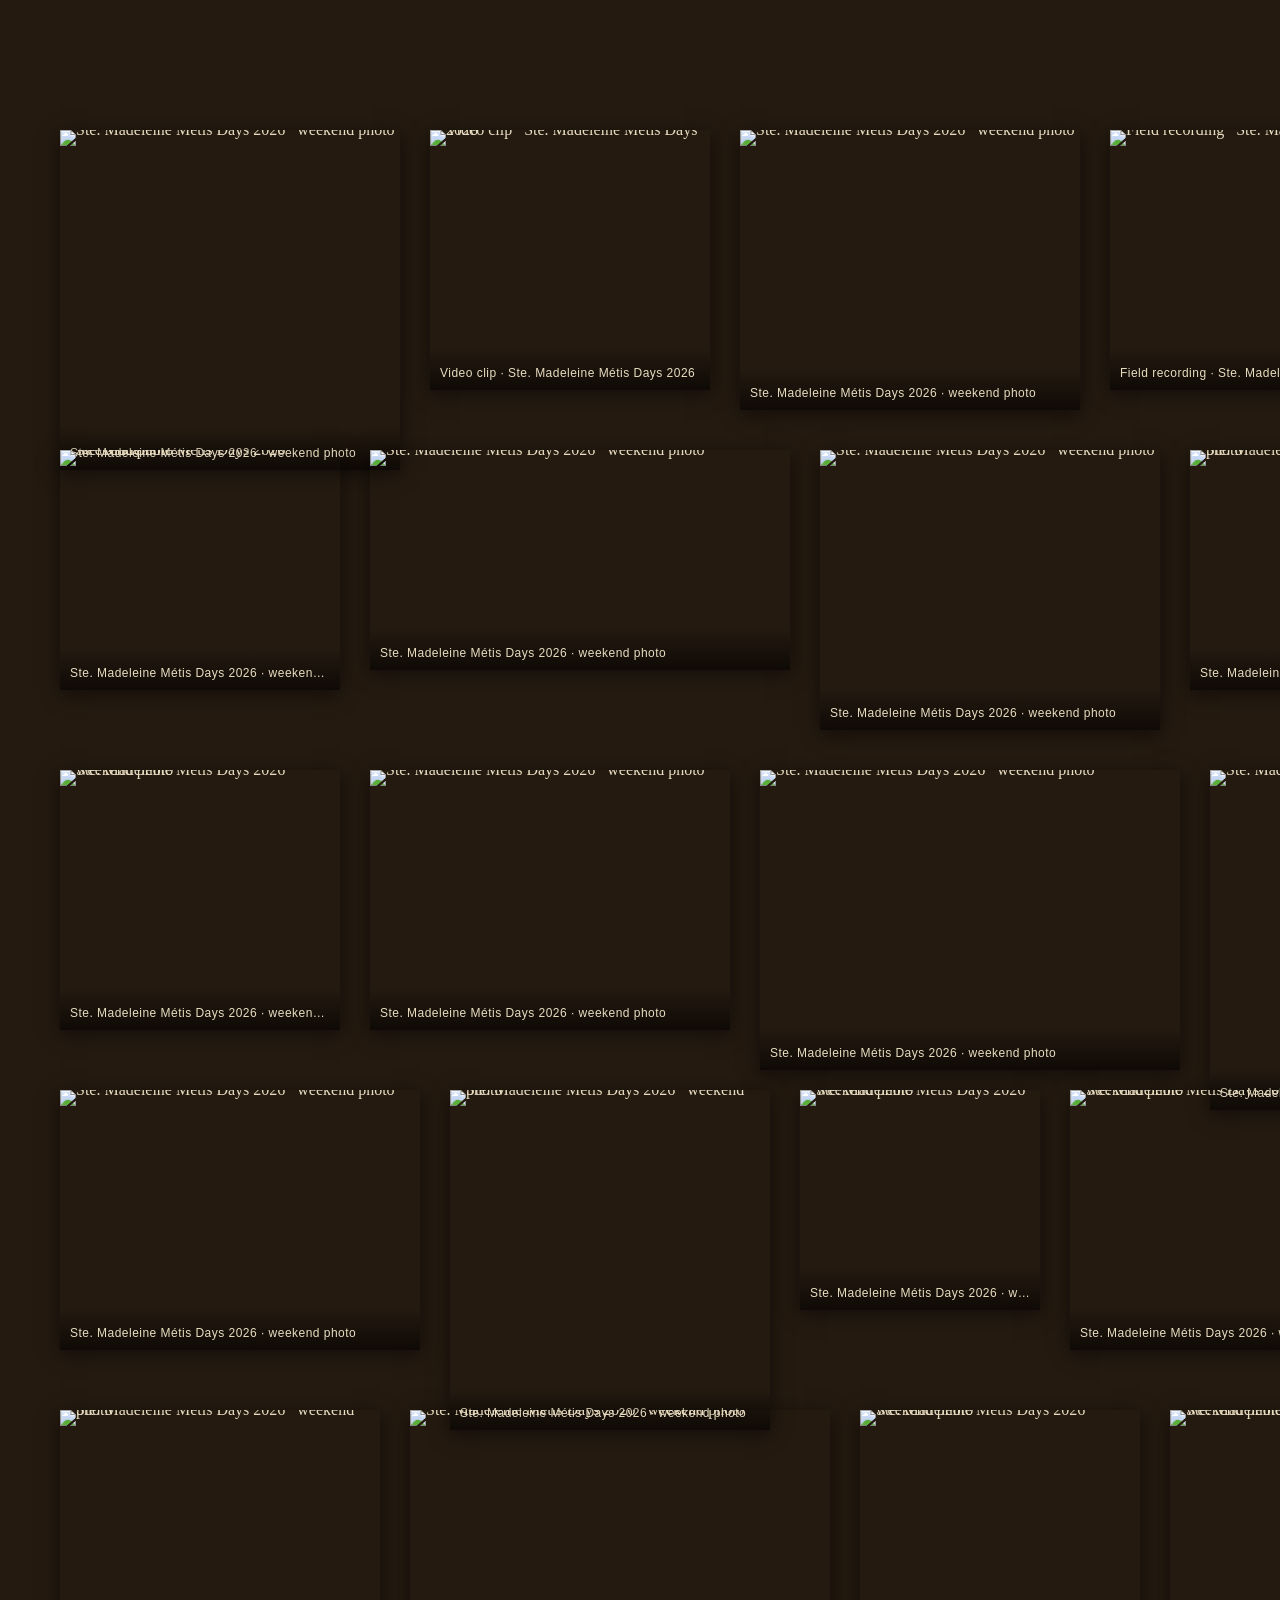
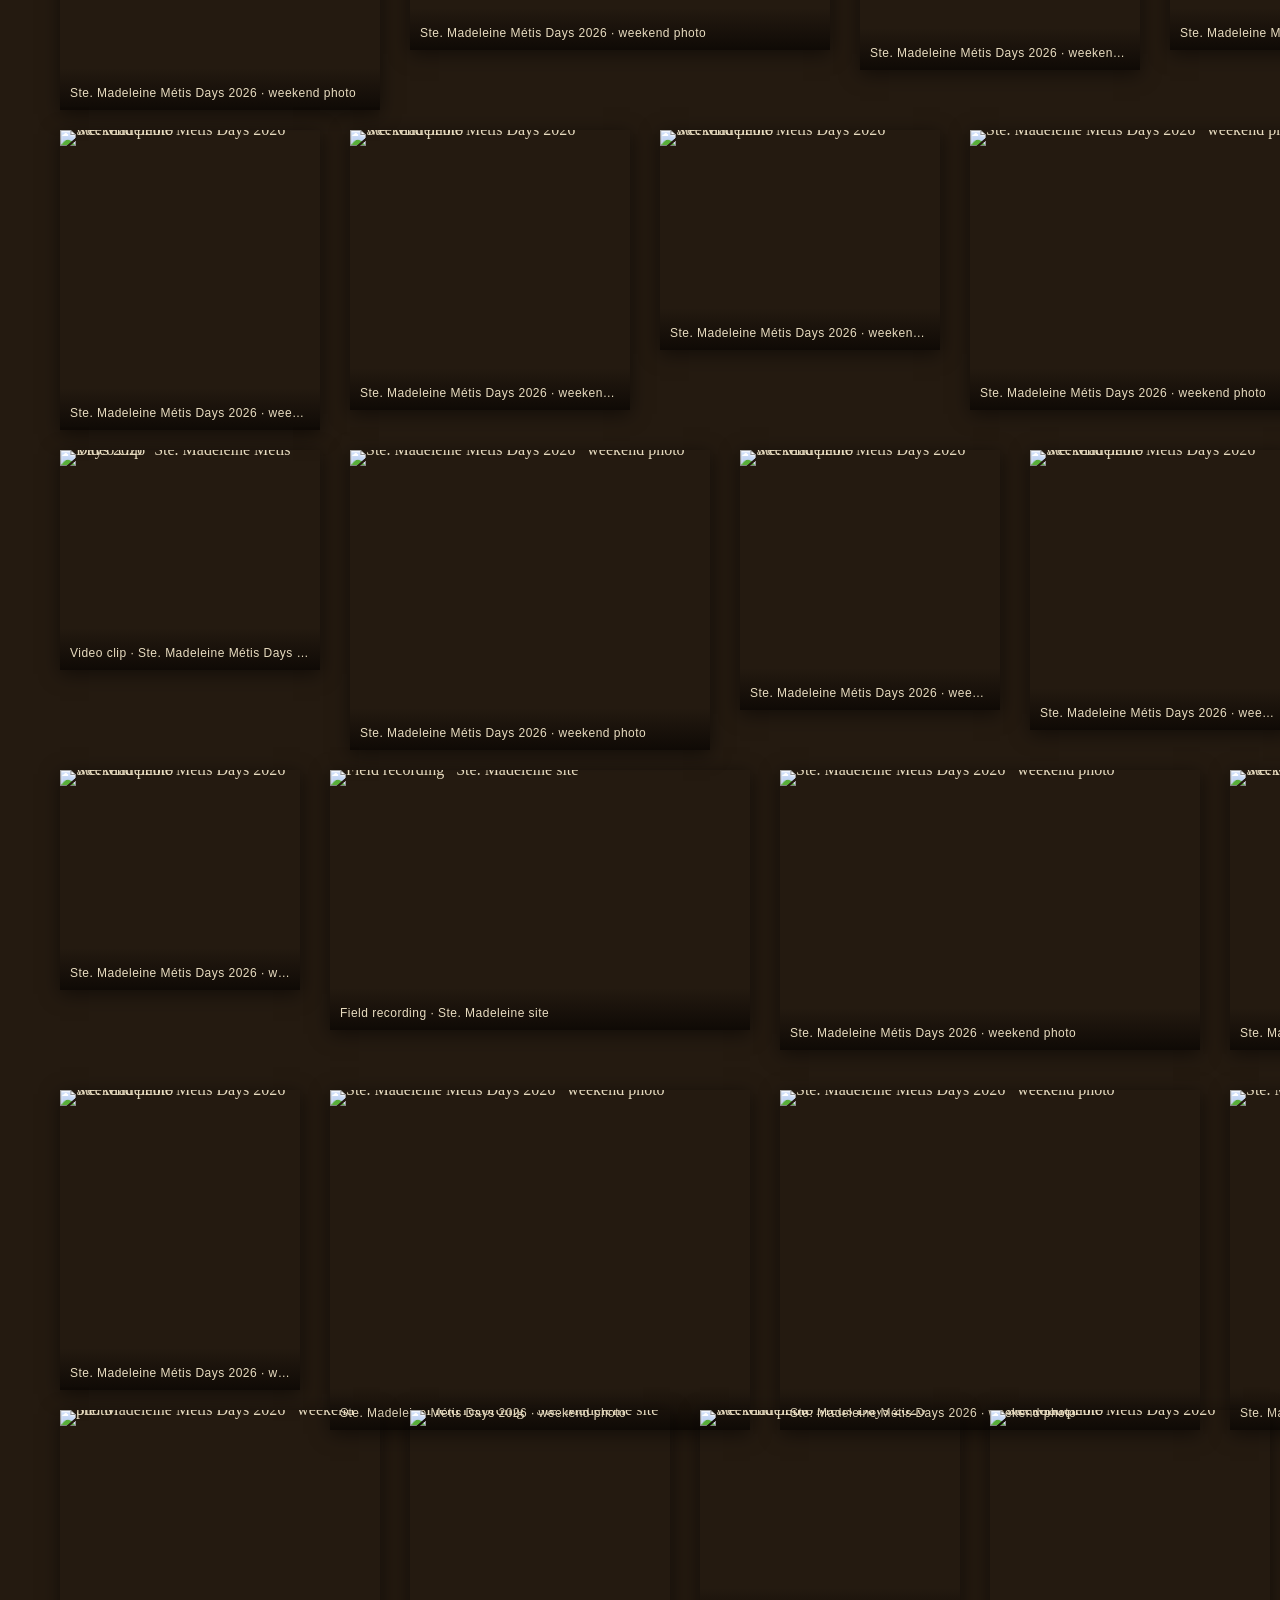
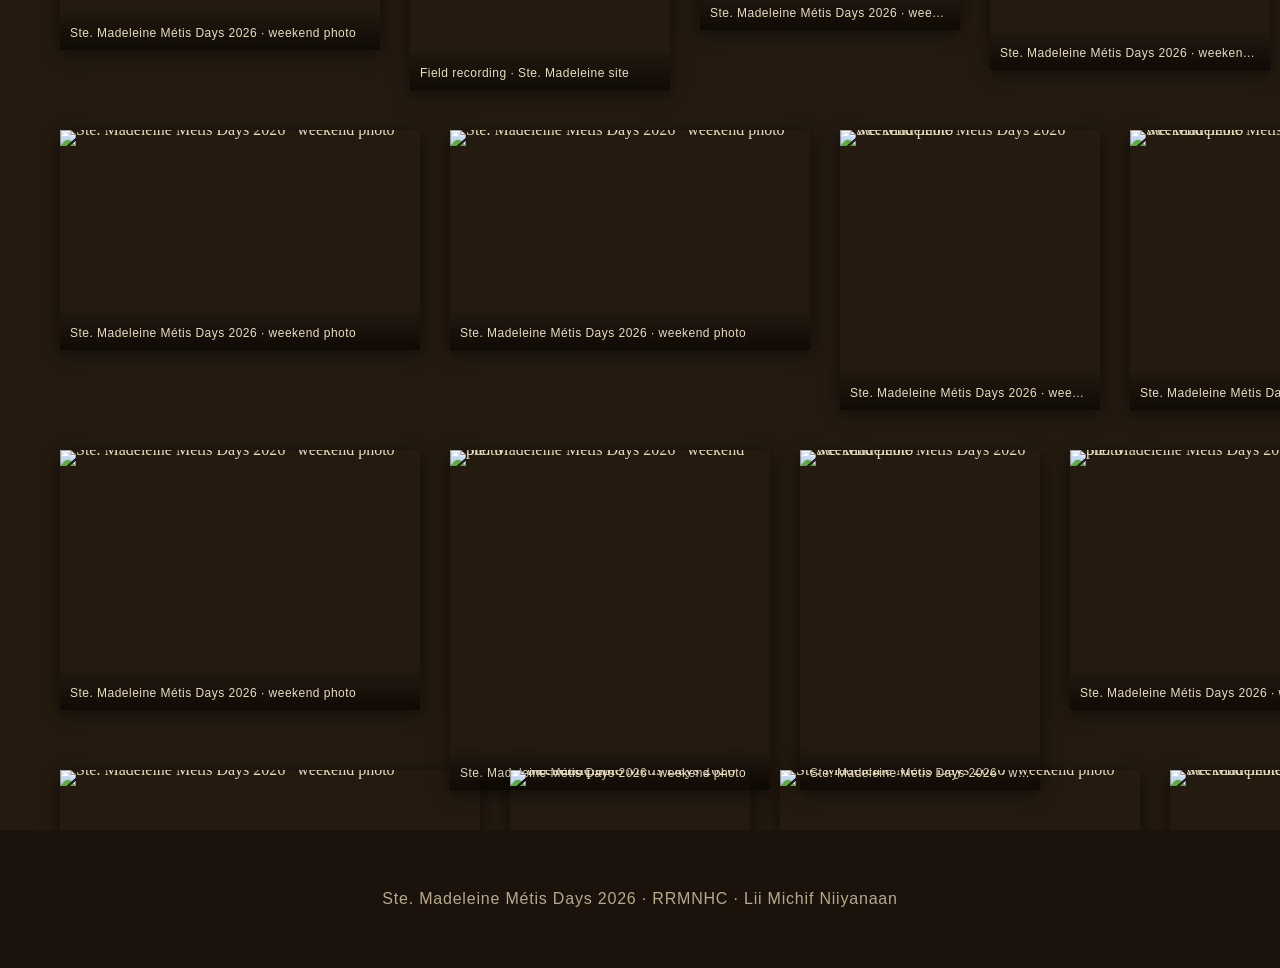
==== commit 3858d2e8: "P1: build shared renderer + endless-scroll viewer; seed 5-chapter layout (205 tiles incl. 2 3D scans" ====
--- a/index.html
+++ b/index.html
@@ -2,432 +2,74 @@
 <html lang="en">
 <head>
 <meta charset="UTF-8">
-<meta name="viewport" content="width=device-width, initial-scale=1.0, maximum-scale=1.0, user-scalable=no, viewport-fit=cover">
-<title>Ste. Madeleine's Quilt</title>
+<meta name="viewport" content="width=device-width, initial-scale=1.0">
+<title>Ste. Madeleine — A Quilt of Memory &amp; Reclamation</title>
+<link rel="stylesheet" href="assets/css/quilt.css">
 <style>
-  @font-face{
-    font-family:'BarlowCondensed';
-    src:url('media/barlow-condensed-regular.ttf') format('truetype');
-    font-weight:normal; font-display:swap;
+  /* Viewer-specific chrome */
+  .quilt-hero {
+    min-height: 70vh;
+    display: flex;
+    flex-direction: column;
+    align-items: center;
+    justify-content: center;
+    text-align: center;
+    padding: 60px 24px;
+    background: radial-gradient(ellipse at 50% 30%, #2c1f12 0%, var(--bg) 70%);
   }
-  :root{
-    --crimson:#b3362a;
-    --parchment:#f4ecd8;
-    --ink:#2b1f16;
-    --teal:#1f5c5b;
-    --gold:#c9a227;
+  .quilt-hero .wordmark {
+    max-width: min(640px, 90vw);
+    margin-bottom: 22px;
   }
-  *{margin:0;padding:0;box-sizing:border-box;-webkit-tap-highlight-color:transparent;}
-  html,body{height:100%;overflow:hidden;background:#efe6d0;font-family:Georgia,'Times New Roman',serif;color:var(--ink);}
-  body{position:fixed;inset:0;touch-action:none;user-select:none;-webkit-user-select:none;}
-
-  /* ---- the quilt plane ---- */
-  #stage{position:absolute;inset:0;overflow:hidden;cursor:grab;background:
-    radial-gradient(circle at 20% 30%, rgba(201,162,39,.10), transparent 40%),
-    radial-gradient(circle at 80% 70%, rgba(31,92,91,.12), transparent 45%),
-    repeating-linear-gradient(0deg, rgba(255,255,255,.04) 0 2px, transparent 2px 48px),
-    repeating-linear-gradient(90deg, rgba(255,255,255,.04) 0 2px, transparent 2px 48px);
-    }
-  #stage.dragging{cursor:grabbing;}
-  #world{position:absolute;top:0;left:0;transform-origin:0 0;will-change:transform;}
-
-  /* ---- tiles ---- */
-  .tile{position:absolute;will-change:transform;border-radius:0;overflow:hidden;
-    box-shadow:none;border:none;background:none;cursor:pointer;}
-  .tile .label{position:absolute;left:0;right:0;bottom:0;padding:18px 8px 7px;
-    color:#f6efe0;
-    font-family:'BarlowCondensed',Georgia,serif;font-size:14px;font-weight:normal;letter-spacing:.6px;text-shadow:0 1px 2px rgba(0,0,0,.6);}
-  .tile video,.tile img{width:100%;height:100%;object-fit:cover;display:block;pointer-events:none;}
-  .tile model-viewer{width:100%;height:100%;--poster-color:transparent;pointer-events:none;}
-  #overlay .media model-viewer{width:100%;height:56vh;background:#1a120b;border-radius:10px 10px 0 0;}
-  .tile.type-photo{background:none;}
-  .tile.type-video{background:none;}
-  .tile.type-audio{background:none;}
-  .tile.type-sphere{background:none;}
-  .tile.type-scrap{background:none;}
-  .tile .ph{width:100%;height:100%;display:flex;align-items:center;justify-content:center;
-    flex-direction:column;color:#fff;gap:6px;}
-  .tile .ph .em{font-size:34px;line-height:1;}
-  .tile .ph .tag{font-size:11px;letter-spacing:1px;text-transform:uppercase;opacity:.9;}
-  .tile .badge{position:absolute;top:6px;left:6px;width:22px;height:22px;border-radius:50%;
-    display:flex;align-items:center;justify-content:center;font-size:12px;background:rgba(0,0,0,.45);color:#fff;}
-  .tile .dur{position:absolute;top:6px;right:6px;font-size:10.5px;color:#fff;background:rgba(0,0,0,.5);
-    padding:2px 5px;border-radius:4px;}
-  .tile .play{position:absolute;top:50%;left:50%;transform:translate(-50%,-50%);width:44px;height:44px;
-    border-radius:50%;background:rgba(0,0,0,.45);border:2px solid rgba(255,255,255,.85);color:#fff;
-    display:flex;align-items:center;justify-content:center;font-size:16px;padding-left:3px;}
-
-  /* ---- HUD ---- */
-  #hud{position:fixed;top:0;left:0;right:0;padding:calc(env(safe-area-inset-top,0px) + 10px) 14px 8px;
-    display:flex;align-items:center;gap:10px;pointer-events:none;z-index:30;
-    background:linear-gradient(rgba(43,31,22,.55), transparent);}
-  #hud h1{color:#f7efe0;font-size:16px;letter-spacing:.5px;text-shadow:0 1px 3px rgba(0,0,0,.6);flex:1;display:flex;flex-direction:column;min-width:0;}
-  #hud h1 .brand{height:clamp(40px,7vw,64px);width:auto;max-width:min(56vw,460px);object-fit:contain;align-self:flex-start;filter:drop-shadow(0 1px 2px rgba(0,0,0,.5));}
-  #hud h1 small{display:block;font-weight:normal;font-size:10.5px;opacity:.85;letter-spacing:1px;}
-  #hud .btn{pointer-events:auto;background:rgba(43,31,22,.72);color:#f7efe0;border:none;border-radius:20px;
-    padding:7px 12px;font-family:inherit;font-size:12px;cursor:pointer;box-shadow:0 1px 4px rgba(0,0,0,.4);}
-  #hud .btn:active{background:var(--crimson);}
-  #zoomval{pointer-events:auto;background:rgba(43,31,22,.5);color:#e8dcc0;border:none;border-radius:12px;
-    padding:3px 8px;font-size:11px;}
-
-  #hint{position:fixed;bottom:calc(env(safe-area-inset-bottom,0px) + 12px);left:0;right:0;text-align:center;
-    color:rgba(43,31,22,.7);font-size:12px;pointer-events:none;z-index:30;text-shadow:0 1px 2px rgba(255,255,255,.5);}
-
-  /* ---- detail overlay ---- */
-  #overlay{position:fixed;inset:0;z-index:50;background:rgba(20,14,8,.86);display:none;
-    align-items:center;justify-content:center;flex-direction:column;padding:20px;}
-  #overlay.open{display:flex;}
-  #overlay .card{background:var(--parchment);border-radius:10px;max-width:92vw;max-height:82vh;overflow:auto;
-    box-shadow:0 10px 40px rgba(0,0,0,.5);}
-  #overlay .media{max-width:92vw;max-height:56vh;object-fit:contain;border-radius:10px 10px 0 0;display:block;width:100%;background:#000;}
-  #overlay .meta{padding:14px 16px 16px;}
-  #overlay .meta .type{font-size:10.5px;letter-spacing:1.5px;text-transform:uppercase;color:var(--crimson);font-weight:bold;}
-  #overlay .meta h2{font-size:19px;margin:4px 0 6px;}
-  #overlay .meta p{font-size:13.5px;line-height:1.45;color:#4a3a2c;}
-  #overlay .meta audio{width:100%;margin-top:10px;}
-  #close{position:absolute;top:calc(env(safe-area-inset-top,0px) + 12px);right:16px;width:38px;height:38px;
-    border-radius:50%;background:rgba(244,236,216,.95);border:none;font-size:20px;color:var(--ink);
-    cursor:pointer;box-shadow:0 2px 8px rgba(0,0,0,.4);z-index:60;line-height:1;}
+  .quilt-hero h1 {
+    font-family: var(--font-sans);
+    font-size: clamp(1.8rem, 5vw, 3.2rem);
+    letter-spacing: 0.1em;
+    text-transform: uppercase;
+    color: var(--ink);
+  }
+  .quilt-hero .sub {
+    margin-top: 14px;
+    max-width: 520px;
+    color: var(--ink-dim);
+    font-size: 1.05rem;
+    line-height: 1.6;
+  }
+  .quilt-hero .scroll-cue {
+    margin-top: 34px;
+    color: var(--accent);
+    font-size: 26px;
+    animation: bob 2s ease-in-out infinite;
+  }
+  @keyframes bob { 0%,100%{transform:translateY(0)} 50%{transform:translateY(8px)} }
 </style>
 </head>
 <body>
+  <div class="quilt-hero">
+    <img class="wordmark" src="media/ste-madeleine-sign-wordmark.png" alt="Ste. Madeleine">
+    <h1>A Quilt of Memory &amp; Reclamation</h1>
+    <p class="sub">
+      The story of a Métis community taken by force, remembered through the land,
+      and reclaimed by the people who returned. Scroll to walk the quilt.
+    </p>
+    <div class="scroll-cue">&#8964;</div>
+  </div>
 
-<div id="stage">
-  <div id="world"></div>
-</div>
+  <main class="quilt-scroll" id="scroll"></main>
 
-<div id="hud">
-  <h1><img class="brand" src="media/ste-madeleine-title.png" alt="Ste Madeleine's Quilt"><small>MEMORIES · Aug 21–23</small></h1>
-  <span id="zoomval">100%</span>
-  <button id="viewall" class="btn">◉ view all</button>
-  <button id="edit" class="btn" title="Open the layout editor">✎ edit layout</button>
-</div>
-<div id="hint">drag to wander · pinch to zoom · tap a tile ★</div>
+  <footer class="quilt-footer" style="padding:60px 24px;text-align:center;color:var(--ink-dim);font-family:var(--font-sans);letter-spacing:.05em;">
+    Ste. Madeleine Métis Days 2026 · RRMNHC · Lii Michif Niiyanaan
+  </footer>
 
-<div id="overlay">
-  <button id="close" aria-label="close">✕</button>
-  <div class="card">
-    <div class="media" id="ov-media"></div>
-    <div class="meta">
-      <div class="type" id="ov-type"></div>
-      <h2 id="ov-title"></h2>
-      <p id="ov-cap"></p>
-      <div id="ov-audio"></div>
-    </div>
+  <!-- Shared audio player -->
+  <div id="q-audio-player">
+    <span class="q-audio-label"></span>
+    <audio controls></audio>
   </div>
-</div>
 
-<script>
-(function(){
-"use strict";
-
-/* ============ world & camera ============ */
-const WORLD = { w: 4000, h: 4000 };
-const cam  = { x: 2000, y: 2000, zoom: 1 };
-const MINZ = 0.35, MAXZ = 3.0;
-const stage = document.getElementById('stage');
-const world = document.getElementById('world');
-const zoomval = document.getElementById('zoomval');
-
-/* ============ tile data (prototype) ============
-   type: photo | video | audio | sphere | scrap
-   x,y  : world coordinate of tile CENTER
-   s    : side length (square for now)                        */
-let TILES = [
-  { id:'v1', type:'video', x:820,  y:700,  s:340, title:'Métis flag · Ste. Mads',
-    src:'media/flag-loop.mp4', dur:'0:05',
-    cap:'The Métis flag flying over Ste. Madeleine on a clear summer morning. Seamless loop.' },
-  { id:'p1', type:'photo', x:1260, y:560,  s:260, title:'The tent & table',
-    cap:'Community art table at the CCAP workshop. Placeholder — swap in a real photo.' },
-  { id:'p2', type:'photo', x:1600, y:820,  s:280, title:'Shoebox kiosk',
-    cap:'Bayard running the Shoebox digitizing table. Placeholder.' },
-  { id:'p3', type:'photo', x:2100, y:600,  s:240, title:'Elders gathering',
-    cap:'Elders sharing stories under the tent. Placeholder.' },
-  { id:'f1', type:'gif', x:640,  y:1100, s:250, title:'Métis flag · waving',
-    src:'media/flag-wave.gif',
-    cap:'The Métis flag, sequential frames played as a loop.' },
-  { id:'f2', type:'gif', x:1980, y:1180, s:300, title:'Métis flag · full sky',
-    src:'media/flag-wave2.gif',
-    cap:'The Métis flag across the sky, sequential frames in motion.' },
-  { id:'f3', type:'gif', x:2780, y:900, s:240, title:'Métis flag · portrait',
-    src:'media/flag-wave3.gif',
-    cap:'Portrait view of the Métis flag, sequential frames in motion.' },
-  { id:'wm', type:'photo', x:2400, y:560, w:560, h:80, title:'The sign · Ste Madeleine',
-    src:'media/ste-madeleine-title.png',
-    cap:'The entrance sign to Ste. Madeleine, traced from the original, with the quilt\'s title. White letters on the sign\'s dark metal.' },
-  { id:'sc1', type:'scrap', x:2400, y:900, s:260, title:'Scrapbook page',
-    cap:'A scrapbook page from the workshop. Placeholder scan.' },
-  { id:'a1', type:'audio', x:2820, y:660,  s:200, title:'Oral history clip',
-    src:null, cap:'An audio snippet from the oral-history tent. Placeholder — drop an audio file.' },
-  { id:'sp1', type:'sphere', x:3180, y:940, s:260, title:'360° — inside the tent',
-    cap:'Photosphere of the tent interior. Viewer to be wired in. Placeholder.' },
-  { id:'p4', type:'photo', x:980,  y:1250, s:240, title:'Michif bingo',
-    cap:'Michif bingo session, Saturday morning. Placeholder.' },
-  { id:'p5', type:'photo', x:1500, y:1400, s:270, title:'Finger sash weaving',
-    cap:'Finger sash-weaving workshop. Placeholder.' },
-  { id:'a2', type:'audio', x:2050, y:1350, s:190, title:'Fiddler & ambient',
-    src:null, cap:'Ambient audio of the music stage. Placeholder.' },
-  { id:'sc2', type:'scrap', x:2500, y:1300, s:230, title:'Kids’ art',
-    cap:'Kids’ drawings from the children’s activity. Placeholder.' },
-  { id:'sp2', type:'sphere', x:2900, y:1500, s:240, title:'360° — the site',
-    cap:'Photosphere looking out over the historic site. Placeholder.' },
-  { id:'p6', type:'photo', x:700,  y:1750, s:250, title:'Family photos shared',
-    cap:'Photos the community shared at the tent. Placeholder.' },
-  { id:'v2', type:'video', x:1300, y:1800, s:260, title:'Community clip',
-    src:null, dur:'–', cap:'A short video someone shared. Placeholder — drop a clip.' },
-];
-
-const EMOJI = { photo:'📷', video:'🎞️', audio:'🎙️', sphere:'🌐', scrap:'📓', gif:'🎞️' };
-const BADGE = { photo:'📷', video:'▶', audio:'♪', sphere:'🌐', scrap:'📓', gif:'▶' };
-
-/* lazy-load the model-viewer library once, only when a 3D tile is opened */
-let _mvPromise=null;
-function loadModelViewer(){
-  if(customElements.get('model-viewer')) return Promise.resolve();
-  if(_mvPromise) return _mvPromise;
-  _mvPromise = new Promise((resolve,reject)=>{
-    const s=document.createElement('script');
-    s.type='module';
-    s.src='media/vendor/model-viewer.min.js';
-    s.onload=resolve;
-    s.onerror=()=>{ _mvPromise=null; reject(new Error('model-viewer failed to load')); };
-    document.head.appendChild(s);
-  });
-  return _mvPromise;
-}
-
-/* build tile DOM */
-const tileEls = new Map();
-function renderTiles(){
-  world.innerHTML='';
-  tileEls.clear();
-  TILES.forEach(t=>{
-  const el = document.createElement('div');
-  el.className = 'tile type-'+t.type;
-  const tw = t.w || t.s, th = t.h || t.s;
-  el.style.width = tw+'px'; el.style.height = th+'px';
-  const badge = document.createElement('div'); badge.className='badge'; badge.textContent = BADGE[t.type];
-  el.appendChild(badge);
-  if(t.type==='video' && t.src){
-    const v = document.createElement('video'); v.src=t.src; v.muted=true; v.loop=true; v.playsInline=true; v.preload='metadata';
-    el.appendChild(v);
-    const d = document.createElement('div'); d.className='dur'; d.textContent=t.dur||''; el.appendChild(d);
-    const play = document.createElement('div'); play.className='play'; play.textContent='▶'; el.appendChild(play);
-  } else if(t.type==='sphere' && t.src && /\.(glb|gltf)$/i.test(t.src)){
-    // lightweight tile preview: icon + label; full 3D viewer loads in the overlay on tap
-    const ph = document.createElement('div'); ph.className='ph';
-    const e = document.createElement('div'); e.className='em'; e.textContent='🧊';
-    const tag = document.createElement('div'); tag.className='tag'; tag.textContent='3D';
-    ph.appendChild(e); ph.appendChild(tag); el.appendChild(ph);
-  } else if((t.type==='gif'||t.type==='photo'||t.type==='scrap') && t.src){
-    const g = document.createElement('img'); g.src=t.src; g.alt=t.title; g.loading='lazy';
-    g.style.objectFit='contain';
-    el.appendChild(g);
-  } else {
-    const ph = document.createElement('div'); ph.className='ph';
-    const e = document.createElement('div'); e.className='em'; e.textContent=EMOJI[t.type];
-    const tag = document.createElement('div'); tag.className='tag'; tag.textContent=t.type;
-    ph.appendChild(e); ph.appendChild(tag); el.appendChild(ph);
-    if(t.type==='video'){ const d=document.createElement('div'); d.className='dur'; d.textContent=t.dur||''; el.appendChild(d); }
-  }
-  const lb = document.createElement('div'); lb.className='label'; lb.textContent=t.title;
-  el.appendChild(lb);
-  el.addEventListener('pointerdown', e=>e.stopPropagation());
-  el.addEventListener('click', e=>{ e.stopPropagation(); openTile(t); });
-  world.appendChild(el);
-  tileEls.set(t.id, el);
-  });
-}
-
-/* ============ torus math ============
-   For each tile, pick the representative position nearest the camera
-   (mod WORLD). Since the viewport is always far smaller than the world,
-   each tile needs exactly one copy — no duplication, seamless wrap.  */
-function nearestCoord(p, camP, size){
-  let d = ((p - camP) % size + size) % size;
-  if (d > size/2) d -= size;
-  return camP + d;
-}
-function layout(){
-  const ox = -cam.x, oy = -cam.y;
-  world.style.transform = 'scale('+cam.zoom+') translate3d('+ox+'px,'+oy+'px,0)';
-  const vw = window.innerWidth/cam.zoom, vh = window.innerHeight/cam.zoom;
-  for(const t of TILES){
-    const el = tileEls.get(t.id);
-    const tw = t.w || t.s, th = t.h || t.s;
-    const x = nearestCoord(t.x, cam.x, WORLD.w) - tw/2;
-    const y = nearestCoord(t.y, cam.y, WORLD.h) - th/2;
-    el.style.left = x+'px'; el.style.top = y+'px';
-    // cull off-screen
-    const off = x > cam.x+vw+60 || x+tw < cam.x-60 || y > cam.y+vh+60 || y+th < cam.y-60;
-    el.style.display = off ? 'none' : '';
-    // pause video if scrolled out of view
-    if(t.type==='video'){
-      const v = el.querySelector('video');
-      if(v && off && !v.paused) v.pause();
-    }
-  }
-  zoomval.textContent = Math.round(cam.zoom*100)+'%';
-}
-
-function step(dx, dy){
-  cam.x = ((cam.x + dx) % WORLD.w + WORLD.w) % WORLD.w;
-  cam.y = ((cam.y + dy) % WORLD.h + WORLD.h) % WORLD.h;
-  layout();
-}
-
-/* ============ drag / pan ============ */
-let dragging=false, lastX=0, lastY=0, pinchD=0, pinchCX=0, pinchCY=0, pinchZ=0;
-stage.addEventListener('pointerdown', e=>{
-  if(e.pointerType==='mouse' && e.button!==0) return;
-  dragging=true; stage.classList.add('dragging');
-  lastX=e.clientX; lastY=e.clientY;
-  stage.setPointerCapture(e.pointerId);
-});
-stage.addEventListener('pointermove', e=>{
-  if(!dragging) return;
-  const dx = e.clientX-lastX, dy = e.clientY-lastY;
-  lastX=e.clientX; lastY=e.clientY;
-  step(-dx/cam.zoom, -dy/cam.zoom);
-});
-function endDrag(){ dragging=false; stage.classList.remove('dragging'); }
-stage.addEventListener('pointerup', endDrag);
-stage.addEventListener('pointercancel', endDrag);
-
-/* zoom to an ABSOLUTE target zoom around a screen point (sx,sy) */
-function zoomToAt(z, sx, sy){
-  const wx = cam.x + sx/cam.zoom, wy = cam.y + sy/cam.zoom;
-  cam.zoom = z;
-  cam.x = wx - sx/z;
-  cam.y = wy - sy/z;
-  cam.x = ((cam.x % WORLD.w)+WORLD.w)%WORLD.w;
-  cam.y = ((cam.y % WORLD.h)+WORLD.h)%WORLD.h;
-  layout();
-}
-function zoomAt(factor, sx, sy){
-  zoomToAt(Math.min(MAXZ, Math.max(MINZ, cam.zoom*factor)), sx, sy);
-}
-stage.addEventListener('wheel', e=>{
-  e.preventDefault();
-  zoomAt(Math.pow(1.0015, -e.deltaY), e.clientX, e.clientY);
-},{passive:false});
-stage.addEventListener('dblclick', e=>{ zoomAt(1.6, e.clientX, e.clientY); });
-
-/* pinch zoom */
-let pointers = new Map();
-stage.addEventListener('pointerdown', e=>{ pointers.set(e.pointerId, {x:e.clientX,y:e.clientY}); if(pointers.size===2){ pinchD=dist(pointers); const [a,b]=[...pointers.values()]; pinchCX=(a.x+b.x)/2; pinchCY=(a.y+b.y)/2; pinchZ=cam.zoom; } });
-stage.addEventListener('pointermove', e=>{ if(pointers.has(e.pointerId)) pointers.set(e.pointerId,{x:e.clientX,y:e.clientY}); if(pointers.size===2){ const d=dist(pointers); zoomToAt(Math.min(MAXZ,Math.max(MINZ, pinchZ*(d/pinchD))), pinchCX, pinchCY); } });
-stage.addEventListener('pointerup', e=>{ pointers.delete(e.pointerId); });
-function dist(m){ const [a,b]=[...m.values()]; return Math.hypot(a.x-b.x, a.y-b.y)||0; }
-
-/* frame the whole quilt (used at boot and "view all") */
-function frameContent(){
-  let minX=Infinity,minY=Infinity,maxX=-Infinity,maxY=-Infinity;
-  for(const t of TILES){
-    const tw = t.w || t.s, th = t.h || t.s;
-    minX=Math.min(minX,t.x-tw/2); maxX=Math.max(maxX,t.x+tw/2);
-    minY=Math.min(minY,t.y-th/2); maxY=Math.max(maxY,t.y+th/2);
-  }
-  const pad=320;
-  const w=(maxX-minX)+pad*2, h=(maxY-minY)+pad*2;
-  cam.zoom=Math.min(1, Math.max(MINZ, Math.min(window.innerWidth/w, window.innerHeight/h)));
-  const vw=window.innerWidth/cam.zoom, vh=window.innerHeight/cam.zoom;
-  cam.x=((minX+maxX)/2 - vw/2); cam.y=((minY+maxY)/2 - vh/2);
-  cam.x=((cam.x%WORLD.w)+WORLD.w)%WORLD.w;
-  cam.y=((cam.y%WORLD.h)+WORLD.h)%WORLD.h;
-  layout();
-}
-
-/* ============ view all ============ */
-document.getElementById('viewall').addEventListener('click', frameContent);
-document.getElementById('edit').addEventListener('click', ()=>{
-  // pass a compact copy of the tiles to the editor via sessionStorage (avoids URL length limits)
-  const slim = TILES.map(t=>({id:t.id,type:t.type,x:Math.round(t.x),y:Math.round(t.y),
-    w:Math.round(t.w||t.s),h:Math.round(t.h||t.s),src:t.src||null,title:t.title,cap:t.cap,dur:t.dur}));
-  sessionStorage.setItem('quiltTiles', JSON.stringify(slim));
-  window.open('editor.html', '_blank');
-});
-
-/* ============ detail overlay ============ */
-const overlay = document.getElementById('overlay');
-const ovMedia = document.getElementById('ov-media');
-const ovType  = document.getElementById('ov-type');
-const ovTitle = document.getElementById('ov-title');
-const ovCap   = document.getElementById('ov-cap');
-const ovAudio = document.getElementById('ov-audio');
-const closeBtn= document.getElementById('close');
-function openTile(t){
-  ovMedia.innerHTML=''; ovAudio.innerHTML='';
-  ovType.textContent = t.type;
-  ovTitle.textContent = t.title;
-  ovCap.textContent = t.cap || '';
-  if(t.type==='video' && t.src){
-    const v=document.createElement('video'); v.src=t.src; v.controls=true; v.autoplay=true; v.loop=true; v.playsInline=true;
-    ovMedia.appendChild(v); ovMedia.classList.add('media');
-  } else if(t.type==='gif' && t.src){
-    ovMedia.innerHTML=''; ovMedia.className='media';
-    const g=document.createElement('img'); g.src=t.src; g.alt=t.title; g.style.maxHeight='56vh'; g.style.width='auto'; g.style.objectFit='contain';
-    ovMedia.appendChild(g);
-  } else if(t.type==='photo' || t.type==='scrap'){
-    ovMedia.innerHTML=''; ovMedia.className='media';
-    if(t.src){
-      const g=document.createElement('img'); g.src=t.src; g.alt=t.title; g.style.maxHeight='56vh'; g.style.width='auto'; g.style.objectFit='contain'; g.style.margin='0 auto';
-      ovMedia.appendChild(g);
-    } else {
-      const ph=document.createElement('div'); ph.style.cssText='display:flex;align-items:center;justify-content:center;height:240px;color:#fff;font-size:64px;'; ph.textContent=EMOJI[t.type];
-      ovMedia.appendChild(ph);
-    }
-  } else if(t.type==='sphere'){
-    ovMedia.innerHTML=''; ovMedia.className='media';
-    if(t.src && /\.(glb|gltf)$/i.test(t.src)){
-      // lazy-load model-viewer only when a 3D tile is actually opened
-      loadModelViewer().then(()=>{
-        const mv=document.createElement('model-viewer');
-        mv.src=t.src; mv.alt=t.title||'3D scan';
-        mv.setAttribute('auto-rotate',''); mv.setAttribute('camera-controls','');
-        mv.setAttribute('interaction-prompt','');
-        mv.setAttribute('shadow-intensity','1');
-        mv.style.width='100%'; mv.style.height='56vh';
-        ovMedia.innerHTML=''; ovMedia.appendChild(mv);
-      });
-      const ph=document.createElement('div'); ph.style.cssText='display:flex;align-items:center;justify-content:center;height:240px;color:#fff;font-size:56px;'; ph.textContent='⏳';
-      ovMedia.appendChild(ph);
-    } else {
-      const ph=document.createElement('div'); ph.style.cssText='display:flex;align-items:center;justify-content:center;height:240px;color:#fff;font-size:56px;'; ph.textContent='🌐';
-      ovMedia.appendChild(ph);
-    }
-  } else if(t.type==='audio'){
-    ovMedia.innerHTML=''; ovMedia.className='media';
-    const ph=document.createElement('div'); ph.style.cssText='display:flex;align-items:center;justify-content:center;height:180px;color:#fff;font-size:64px;'; ph.textContent='🎙️';
-    ovMedia.appendChild(ph);
-    if(t.src){ const a=document.createElement('audio'); a.src=t.src; a.controls=true; ovAudio.appendChild(a); }
-    else { const note=document.createElement('p'); note.textContent='(drop an audio file to hear this)'; ovAudio.appendChild(note); }
-  }
-  overlay.classList.add('open');
-}
-closeBtn.addEventListener('click', ()=>{ overlay.classList.remove('open'); const v=ovMedia.querySelector('video'); if(v) v.pause(); });
-overlay.addEventListener('click', e=>{ if(e.target===overlay){ overlay.classList.remove('open'); } });
-
-/* ============ boot ============ */
-function resize(){ layout(); }
-window.addEventListener('resize', resize);
-
-// Load weekend media tiles from quilt-tiles.json (if present), then render.
-async function boot(){
-  try{
-    const r = await fetch('quilt-tiles.json');
-    if(r.ok){
-      const extra = await r.json();
-      const existing = new Set(TILES.map(t=>t.id));
-      const fresh = extra.filter(t=>!existing.has(t.id));
-      if(fresh.length) TILES = TILES.concat(fresh);
-    }
-  }catch(e){ /* keep embedded prototype */ }
-  renderTiles();
-  frameContent();
-}
-boot();
-})();
-</script>
+  <!-- Vendored local 3D viewer (free, no CDN) -->
+  <script src="media/vendor/model-viewer.min.js" type="module"></script>
+  <script src="assets/js/renderer.js"></script>
+  <script src="assets/js/viewer.js"></script>
 </body>
 </html>
--- a/assets/css/quilt.css
+++ b/assets/css/quilt.css
@@ -0,0 +1,242 @@
+/* Ste. Madeleine Quilt — shared design system (viewer + editor) */
+
+:root {
+  --bg: #1a120b;           /* deep warm brown */
+  --bg-2: #241a10;
+  --panel: #2a1e12;
+  --ink: #e8dcc0;          /* parchment */
+  --ink-dim: #b9a98a;
+  --accent: #c9a227;       /* Métis gold */
+  --crimson: #b3362a;      /* RRMNHC crimson */
+  --border: #3a2d1e;
+  --font-serif: Georgia, 'Times New Roman', serif;
+  --font-sans: 'Barlow Condensed', 'Helvetica Neue', Arial, sans-serif;
+}
+
+* { margin: 0; padding: 0; box-sizing: border-box; }
+
+html { scroll-behavior: smooth; }
+
+body {
+  font-family: var(--font-serif);
+  background: var(--bg);
+  color: var(--ink);
+  overflow-x: hidden;
+}
+
+/* ===== Viewer scroll ===== */
+.quilt-scroll {
+  width: 100%;
+}
+
+.q-section {
+  position: relative;
+  width: 100%;
+  overflow: hidden;
+  background: var(--bg-2);
+}
+.q-section.has-bg {
+  background-size: cover;
+  background-position: center;
+  background-attachment: scroll;
+}
+
+.q-inner-canvas {
+  position: relative;
+  width: 100%;
+  height: 100%;
+}
+
+/* Chapter title banner */
+.q-chapter-title {
+  position: absolute;
+  top: 0; left: 0; right: 0;
+  padding: 48px 24px 24px;
+  text-align: center;
+  font-family: var(--font-sans);
+  font-size: clamp(1.6rem, 4vw, 2.6rem);
+  letter-spacing: 0.06em;
+  text-transform: uppercase;
+  color: var(--ink);
+  z-index: 20;
+  background: linear-gradient(rgba(26,18,11,0.85), rgba(26,18,11,0));
+  pointer-events: none;
+}
+.q-chapter-num {
+  display: inline-block;
+  margin-right: 14px;
+  color: var(--accent);
+  font-size: 0.7em;
+  vertical-align: middle;
+}
+
+/* ===== Tiles ===== */
+.q-tile {
+  position: absolute;
+  overflow: hidden;
+  line-height: 0;
+  box-shadow: 0 4px 18px rgba(0,0,0,0.5);
+}
+.q-tile:hover { box-shadow: 0 8px 26px rgba(0,0,0,0.65); }
+.q-tile.type-text { line-height: 1.4; }
+
+.q-inner {
+  position: absolute;
+  top: 0; left: 0; width: 100%; height: 100%;
+  overflow: hidden;
+}
+
+.q-media {
+  width: 100%; height: 100%;
+  display: block;
+}
+img.q-media { object-fit: cover; }
+video.q-video { object-fit: cover; }
+
+/* Land / texture tiles get a soft grain-vignette so they read as "backing" */
+.type-land .q-inner::after,
+.type-texture .q-inner::after {
+  content: '';
+  position: absolute;
+  inset: 0;
+  background: radial-gradient(ellipse at center, transparent 55%, rgba(0,0,0,0.28));
+  pointer-events: none;
+}
+
+.q-caption {
+  position: absolute;
+  bottom: 0; left: 0; right: 0;
+  padding: 18px 10px 8px;
+  font-family: var(--font-sans);
+  font-size: 12px;
+  letter-spacing: 0.04em;
+  color: var(--ink);
+  background: linear-gradient(transparent, rgba(10,6,3,0.8));
+  line-height: 1.3;
+  pointer-events: none;
+  white-space: nowrap;
+  overflow: hidden;
+  text-overflow: ellipsis;
+}
+
+/* ===== Audio tile ===== */
+.q-audio-cover {
+  width: 100%; height: 100%;
+  background-size: cover;
+  background-position: center;
+  display: flex;
+  align-items: center;
+  justify-content: center;
+}
+.q-audio-play {
+  width: 56px; height: 56px;
+  border-radius: 50%;
+  background: rgba(26,18,11,0.75);
+  border: 2px solid var(--accent);
+  color: var(--ink);
+  font-size: 22px;
+  display: flex;
+  align-items: center;
+  justify-content: center;
+  cursor: pointer;
+  transition: transform 0.15s, background 0.15s;
+}
+.q-audio-play:hover { background: var(--crimson); transform: scale(1.08); }
+
+/* ===== Scan (3D) tile ===== */
+.q-scan {
+  width: 100%; height: 100%;
+  background: #000 center/cover no-repeat;
+  display: flex;
+  align-items: flex-start;
+  justify-content: flex-end;
+  cursor: pointer;
+}
+.q-scan-tag {
+  margin: 8px;
+  padding: 3px 9px;
+  background: rgba(26,18,11,0.8);
+  border: 1px solid var(--accent);
+  border-radius: 4px;
+  font-family: var(--font-sans);
+  font-size: 11px;
+  letter-spacing: 0.08em;
+  color: var(--ink);
+}
+
+/* ===== Text tiles ===== */
+.q-text {
+  display: flex;
+  align-items: center;
+  justify-content: center;
+  padding: 14px;
+  font-family: var(--font-serif);
+  line-height: 1.5;
+  text-shadow: 0 2px 8px rgba(0,0,0,0.7);
+}
+
+/* ===== Lightbox (photo / audio / scan) ===== */
+.q-lightbox {
+  position: fixed;
+  inset: 0;
+  background: rgba(8,5,2,0.94);
+  display: flex;
+  align-items: center;
+  justify-content: center;
+  z-index: 1000;
+  padding: 40px;
+  cursor: zoom-out;
+}
+.q-lightbox img, .q-lightbox video {
+  max-width: 90vw;
+  max-height: 82vh;
+  object-fit: contain;
+  cursor: default;
+}
+.q-lightbox .q-lb-caption {
+  position: absolute;
+  bottom: 24px; left: 0; right: 0;
+  text-align: center;
+  color: var(--ink-dim);
+  font-family: var(--font-sans);
+  letter-spacing: 0.05em;
+  font-size: 14px;
+}
+.q-lightbox .q-lb-close {
+  position: absolute;
+  top: 18px; right: 24px;
+  color: var(--ink);
+  font-size: 30px;
+  cursor: pointer;
+  background: none; border: none;
+}
+.q-lightbox model-viewer {
+  width: min(88vw, 880px);
+  height: min(78vh, 680px);
+  background: #000;
+}
+
+/* ===== Shared audio element (one player per page) ===== */
+#q-audio-player {
+  position: fixed;
+  bottom: 0; left: 0; right: 0;
+  height: 52px;
+  background: var(--panel);
+  border-top: 1px solid var(--border);
+  display: none;
+  align-items: center;
+  gap: 14px;
+  padding: 0 18px;
+  z-index: 900;
+  font-family: var(--font-sans);
+}
+#q-audio-player.active { display: flex; }
+#q-audio-player audio { flex: 1; height: 36px; }
+#q-audio-player .q-audio-label {
+  max-width: 240px;
+  white-space: nowrap;
+  overflow: hidden;
+  text-overflow: ellipsis;
+  color: var(--ink-dim);
+  font-size: 13px;
+}
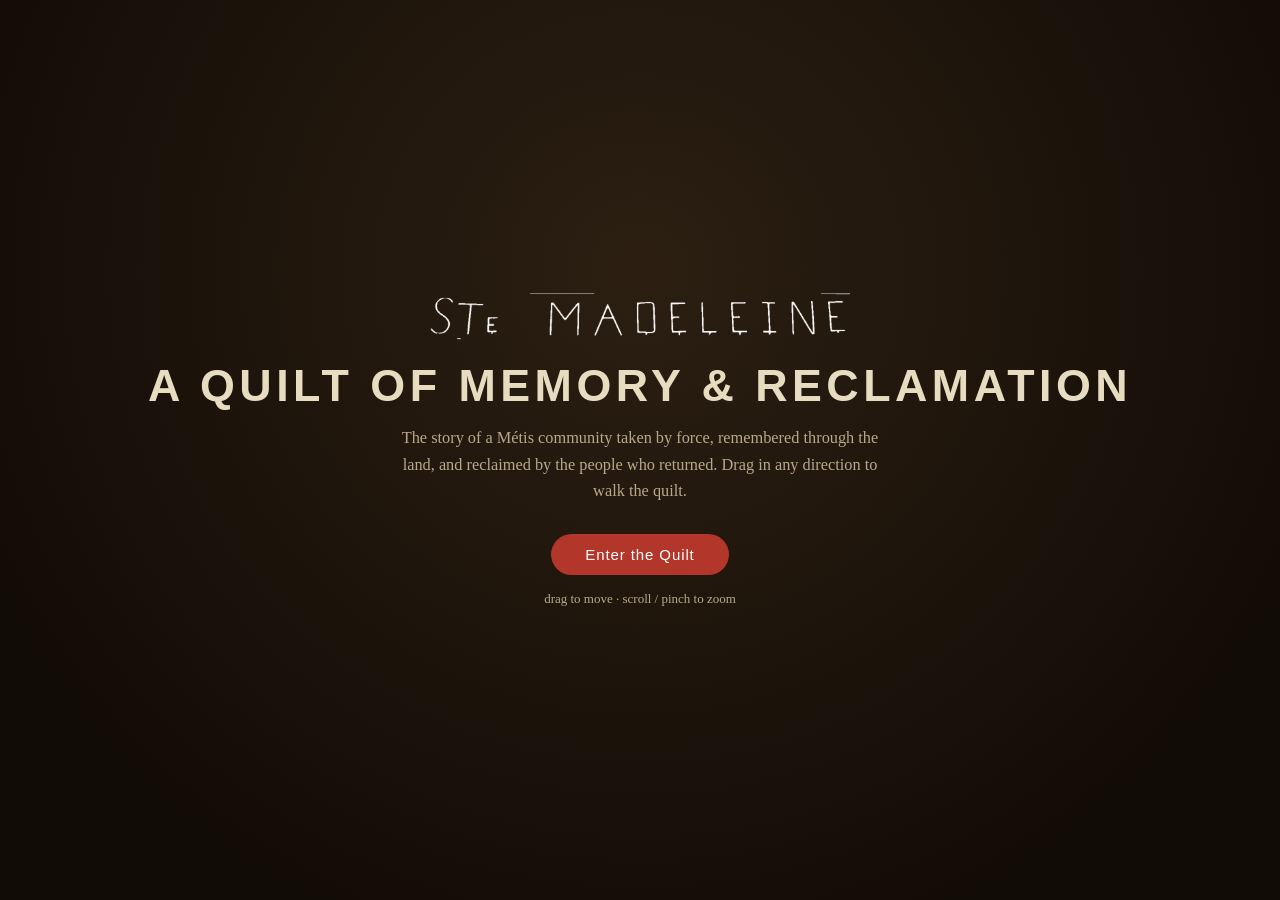
==== commit 66205a5c: "REDESIGN: pivot to free-pan 2D quilt canvas. One continuous surface, drag/pan all directions, wheel+" ====
--- a/index.html
+++ b/index.html
@@ -2,72 +2,82 @@
 <html lang="en">
 <head>
 <meta charset="UTF-8">
-<meta name="viewport" content="width=device-width, initial-scale=1.0">
+<meta name="viewport" content="width=device-width, initial-scale=1.0, user-scalable=no">
 <title>Ste. Madeleine — A Quilt of Memory &amp; Reclamation</title>
 <link rel="stylesheet" href="assets/css/quilt.css">
 <style>
-  /* Viewer-specific chrome */
-  .quilt-hero {
-    min-height: 70vh;
-    display: flex;
-    flex-direction: column;
-    align-items: center;
-    justify-content: center;
-    text-align: center;
-    padding: 60px 24px;
-    background: radial-gradient(ellipse at 50% 30%, #2c1f12 0%, var(--bg) 70%);
+  html, body { height: 100%; overflow: hidden; }
+  body { background: var(--bg); }
+  /* Free-pan canvas */
+  #viewport {
+    position: fixed; inset: 0;
+    overflow: hidden;
+    background:
+      radial-gradient(circle at 30% 30%, #241a10 0%, #171008 60%, #120c06 100%),
+      var(--bg);
+    cursor: grab;
+    touch-action: none;
   }
-  .quilt-hero .wordmark {
-    max-width: min(640px, 90vw);
-    margin-bottom: 22px;
+  #viewport.panning { cursor: grabbing; }
+  #surface {
+    position: absolute; top: 0; left: 0;
+    transform-origin: 0 0;
+    will-change: transform;
   }
-  .quilt-hero h1 {
+  #load-msg {
+    position: fixed; inset: 0;
+    display: flex; align-items: center; justify-content: center;
+    color: var(--ink-dim); font-family: var(--font-sans); letter-spacing: .05em; z-index: 5;
+  }
+  /* intro overlay */
+  #intro {
+    position: fixed; inset: 0; z-index: 20;
+    display: flex; flex-direction: column; align-items: center; justify-content: center;
+    text-align: center; padding: 40px;
+    background: radial-gradient(ellipse at 50% 30%, #2c1f12 0%, #120c06 80%);
+    transition: opacity .5s ease;
+  }
+  #intro.hidden { opacity: 0; pointer-events: none; }
+  #intro .wordmark { max-width: min(420px, 80vw); margin-bottom: 20px; }
+  #intro h1 {
     font-family: var(--font-sans);
-    font-size: clamp(1.8rem, 5vw, 3.2rem);
-    letter-spacing: 0.1em;
-    text-transform: uppercase;
-    color: var(--ink);
+    font-size: clamp(1.6rem, 5vw, 2.8rem);
+    letter-spacing: .1em; text-transform: uppercase; color: var(--ink);
   }
-  .quilt-hero .sub {
-    margin-top: 14px;
-    max-width: 520px;
-    color: var(--ink-dim);
-    font-size: 1.05rem;
-    line-height: 1.6;
+  #intro p { max-width: 480px; margin-top: 14px; color: var(--ink-dim); font-size: 1.02rem; line-height: 1.6; }
+  #intro .enter-btn {
+    margin-top: 30px; padding: 12px 34px;
+    background: var(--crimson); color: #fff; border: none; border-radius: 30px;
+    font-family: var(--font-sans); font-size: 15px; letter-spacing: .06em; cursor: pointer;
   }
-  .quilt-hero .scroll-cue {
-    margin-top: 34px;
-    color: var(--accent);
-    font-size: 26px;
-    animation: bob 2s ease-in-out infinite;
-  }
-  @keyframes bob { 0%,100%{transform:translateY(0)} 50%{transform:translateY(8px)} }
+  #intro .enter-btn:hover { background: #c04a52; }
+  #intro .hint { margin-top: 16px; color: var(--ink-dim); font-size: 13px; }
+  #load-msg.hidden { display: none; }
 </style>
 </head>
 <body>
-  <div class="quilt-hero">
+  <!-- Intro overlay -->
+  <div id="intro">
     <img class="wordmark" src="media/ste-madeleine-sign-wordmark.png" alt="Ste. Madeleine">
     <h1>A Quilt of Memory &amp; Reclamation</h1>
-    <p class="sub">
+    <p>
       The story of a Métis community taken by force, remembered through the land,
-      and reclaimed by the people who returned. Scroll to walk the quilt.
+      and reclaimed by the people who returned. Drag in any direction to walk the quilt.
     </p>
-    <div class="scroll-cue">&#8964;</div>
+    <button class="enter-btn" id="enter-btn">Enter the Quilt</button>
+    <div class="hint">drag to move · scroll / pinch to zoom</div>
   </div>
 
-  <main class="quilt-scroll" id="scroll"></main>
+  <div id="load-msg">Loading the quilt…</div>
 
-  <footer class="quilt-footer" style="padding:60px 24px;text-align:center;color:var(--ink-dim);font-family:var(--font-sans);letter-spacing:.05em;">
-    Ste. Madeleine Métis Days 2026 · RRMNHC · Lii Michif Niiyanaan
-  </footer>
+  <!-- Free-pan canvas -->
+  <div id="viewport">
+    <div id="surface"></div>
+  </div>
 
   <!-- Shared audio player -->
-  <div id="q-audio-player">
-    <span class="q-audio-label"></span>
-    <audio controls></audio>
-  </div>
+  <div id="q-audio-player"><span class="q-audio-label"></span><audio controls></audio></div>
 
-  <!-- Vendored local 3D viewer (free, no CDN) -->
   <script src="media/vendor/model-viewer.min.js" type="module"></script>
   <script src="assets/js/renderer.js"></script>
   <script src="assets/js/viewer.js"></script>
--- a/assets/css/quilt.css
+++ b/assets/css/quilt.css
@@ -29,9 +29,40 @@
   width: 100%;
 }
 
+.q-section-scroll {
+  position: relative;
+  width: 100%;
+  overflow: visible;
+}
+
+/* Mobile reflow layout */
+.q-reflow-body {
+  position: relative;
+  width: 100%;
+  padding-top: 6px;
+}
+.q-reflow-grid {
+  position: relative;
+}
+.q-reflow-col {
+  position: relative;
+}
+.q-reflow-col .reflow-tile {
+  position: relative !important;
+  margin: 0;
+}
+.q-reflow-col .q-tile.selected,
+.q-reflow-col .q-tile:hover {
+  outline: none;
+}
+.q-reflow-body .q-chapter-title {
+  position: relative;
+  padding: 40px 20px 20px;
+  background: linear-gradient(rgba(26,18,11,0.9), rgba(26,18,11,0.4));
+}
+
 .q-section {
   position: relative;
-  width: 100%;
   overflow: hidden;
   background: var(--bg-2);
 }
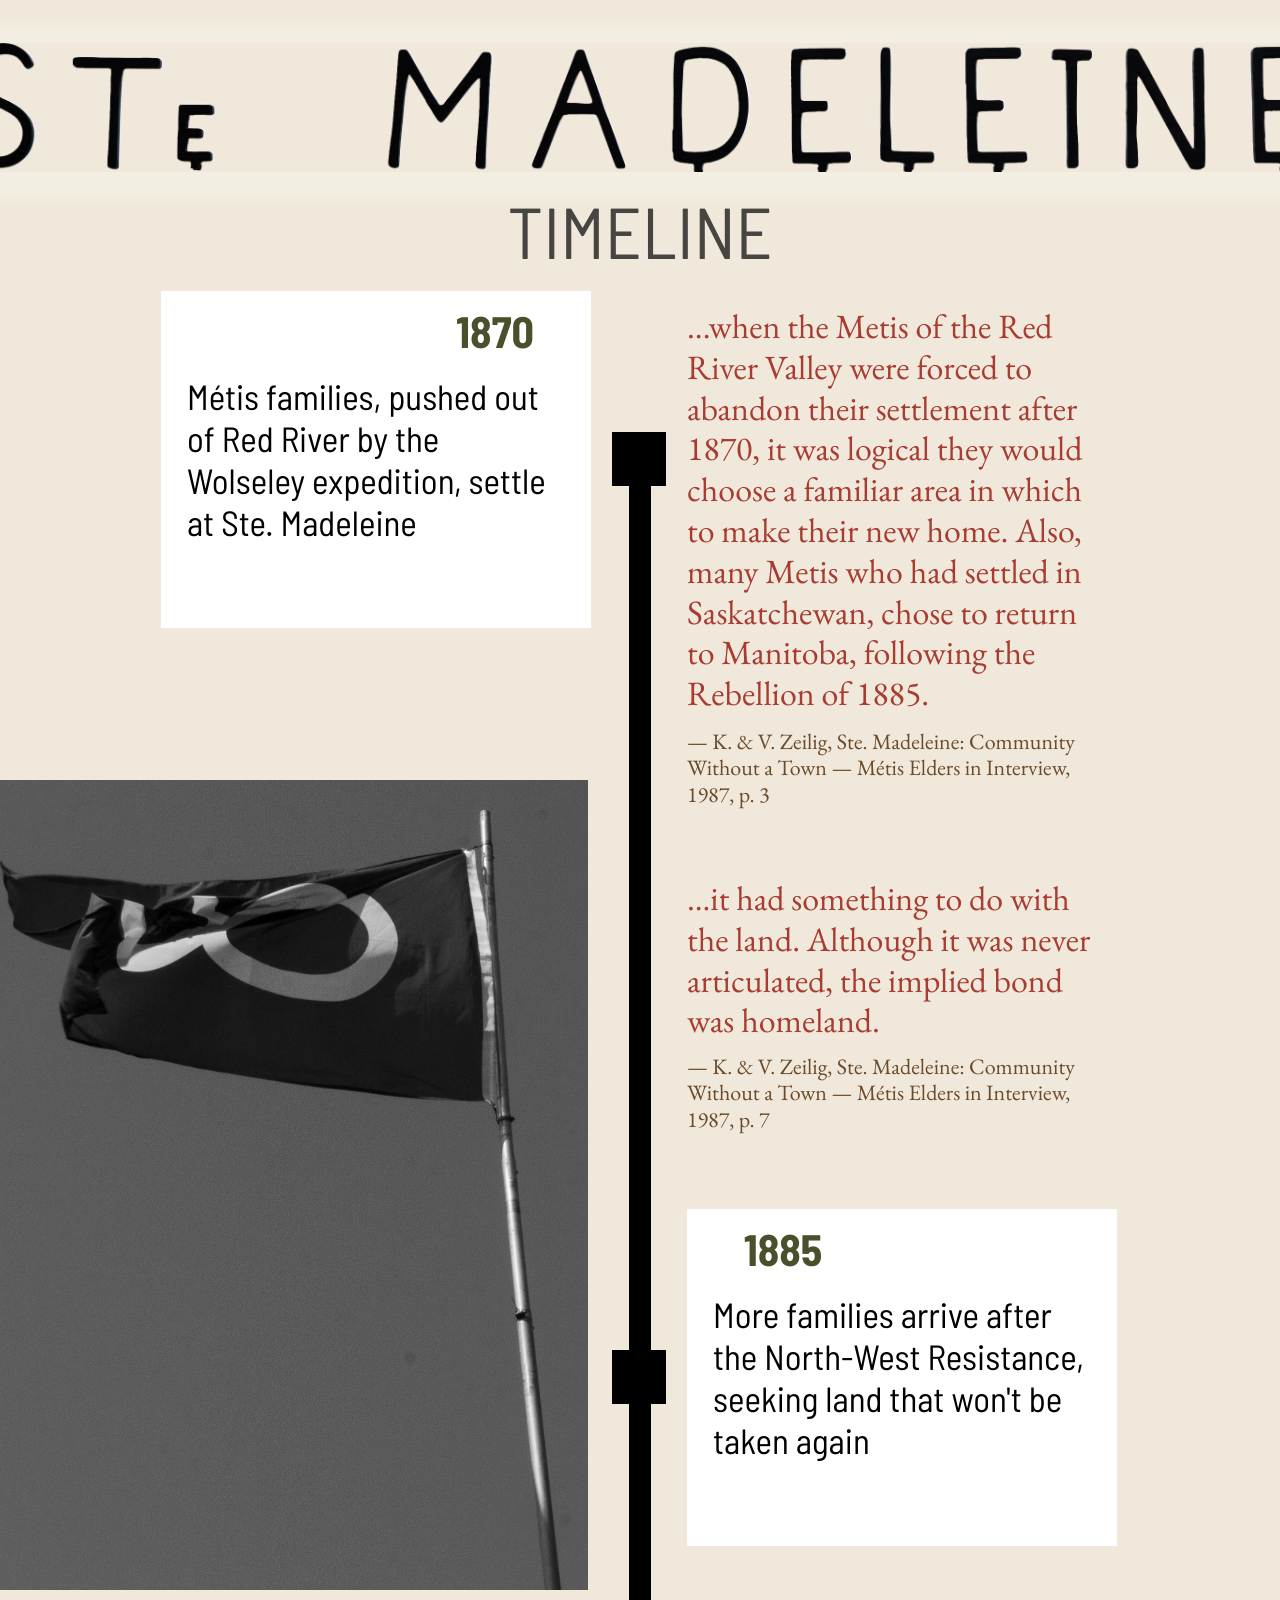
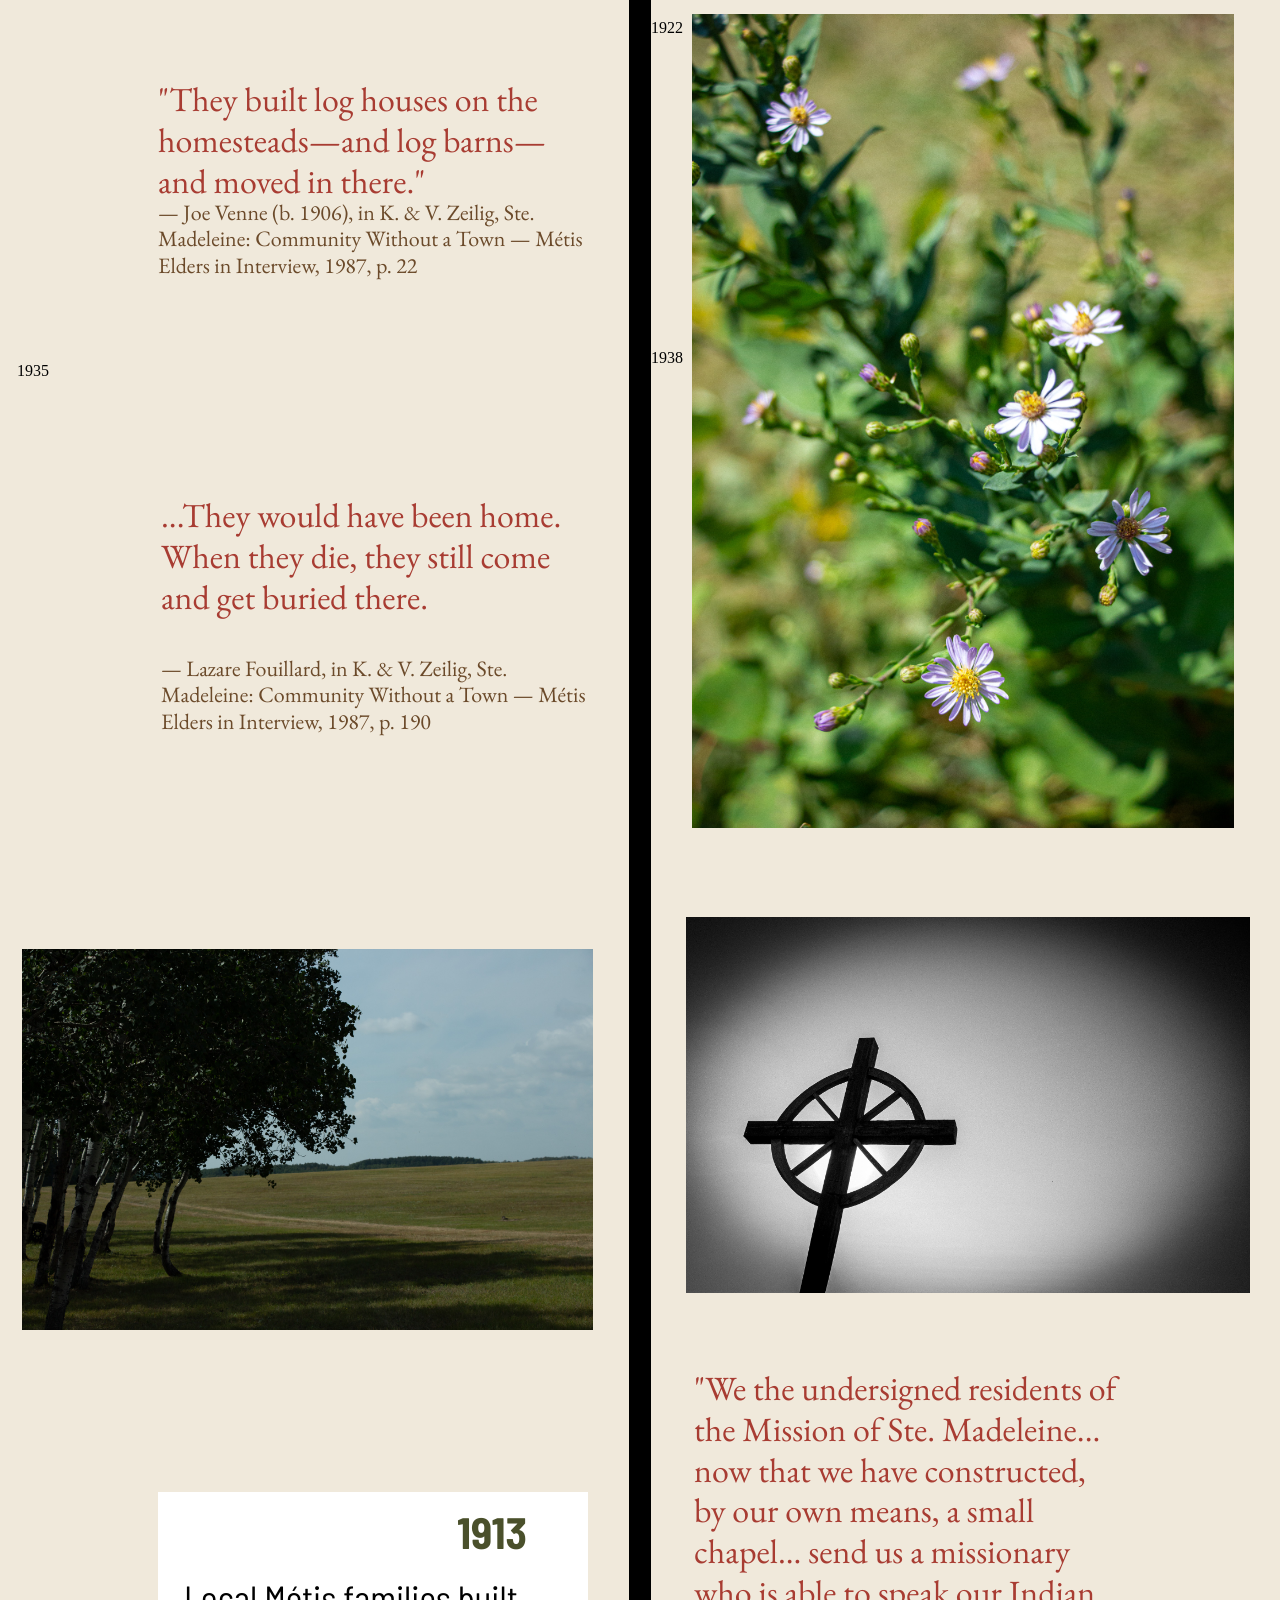
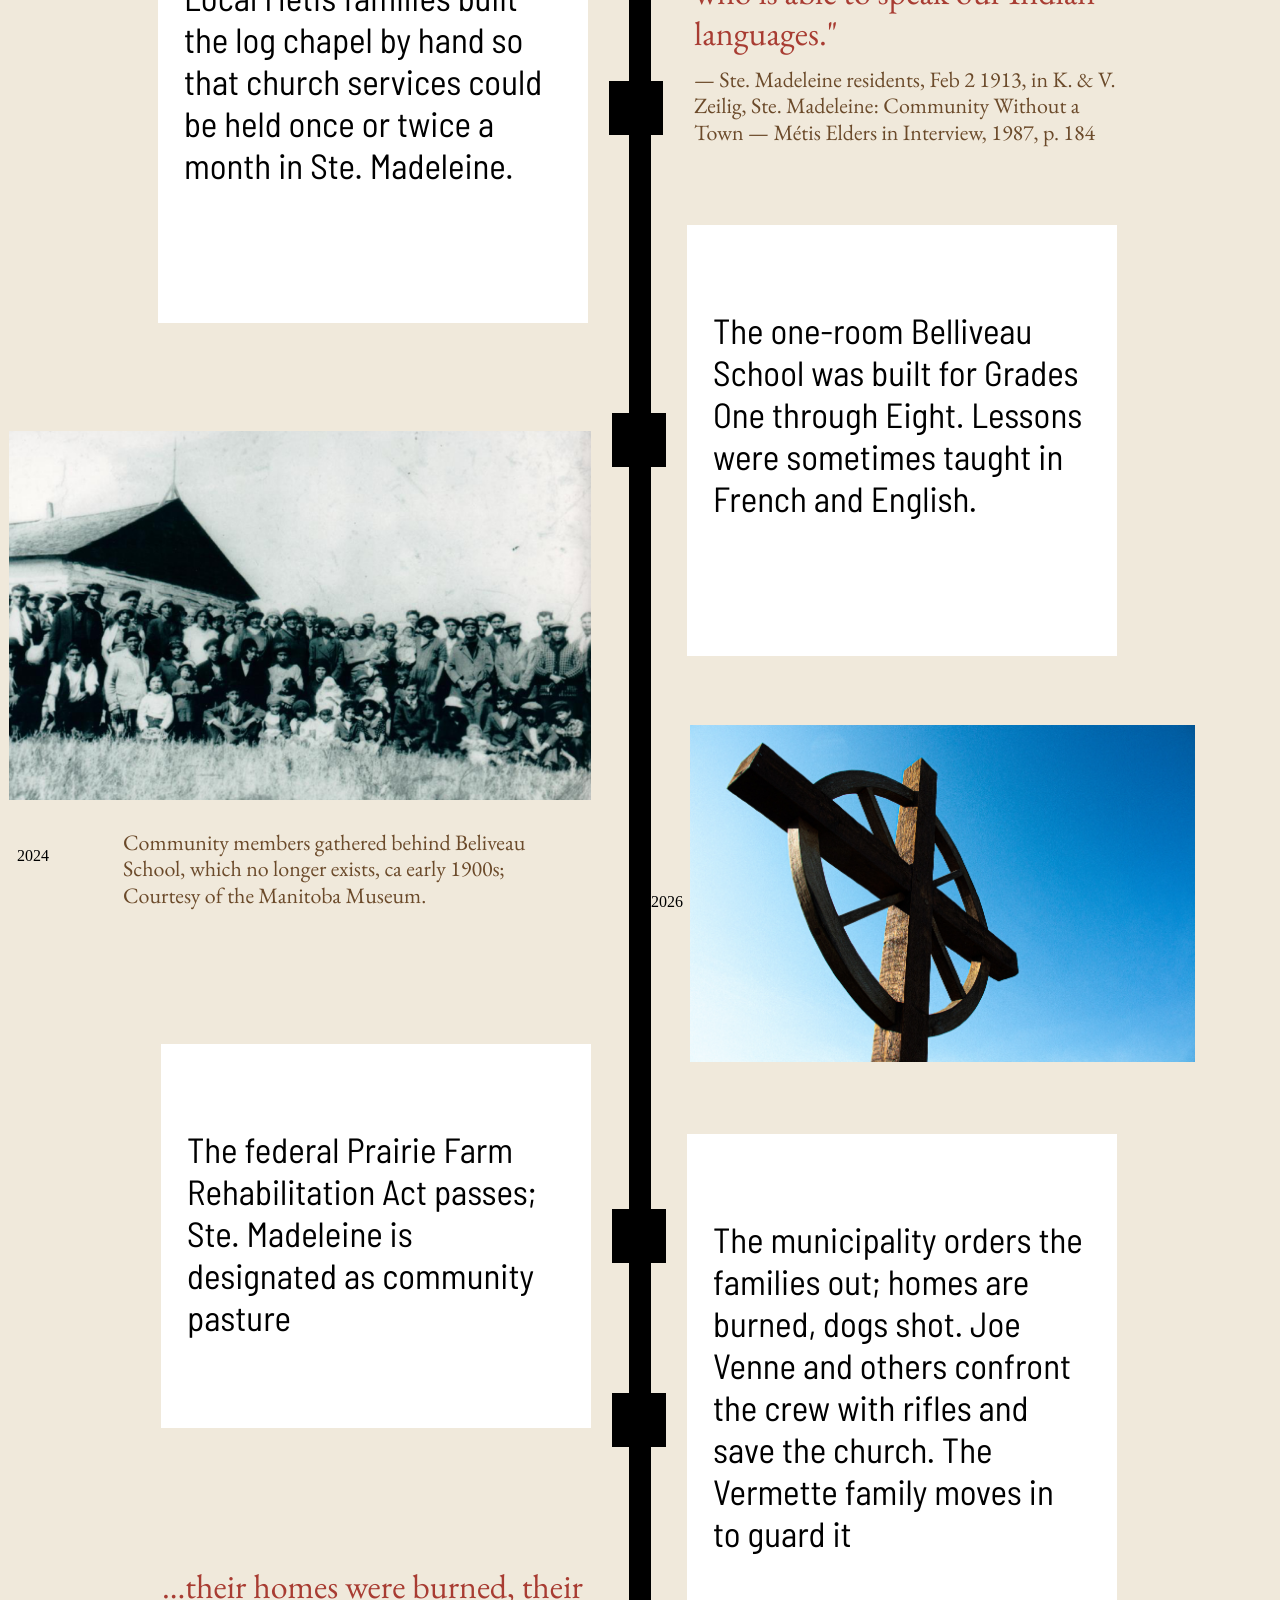
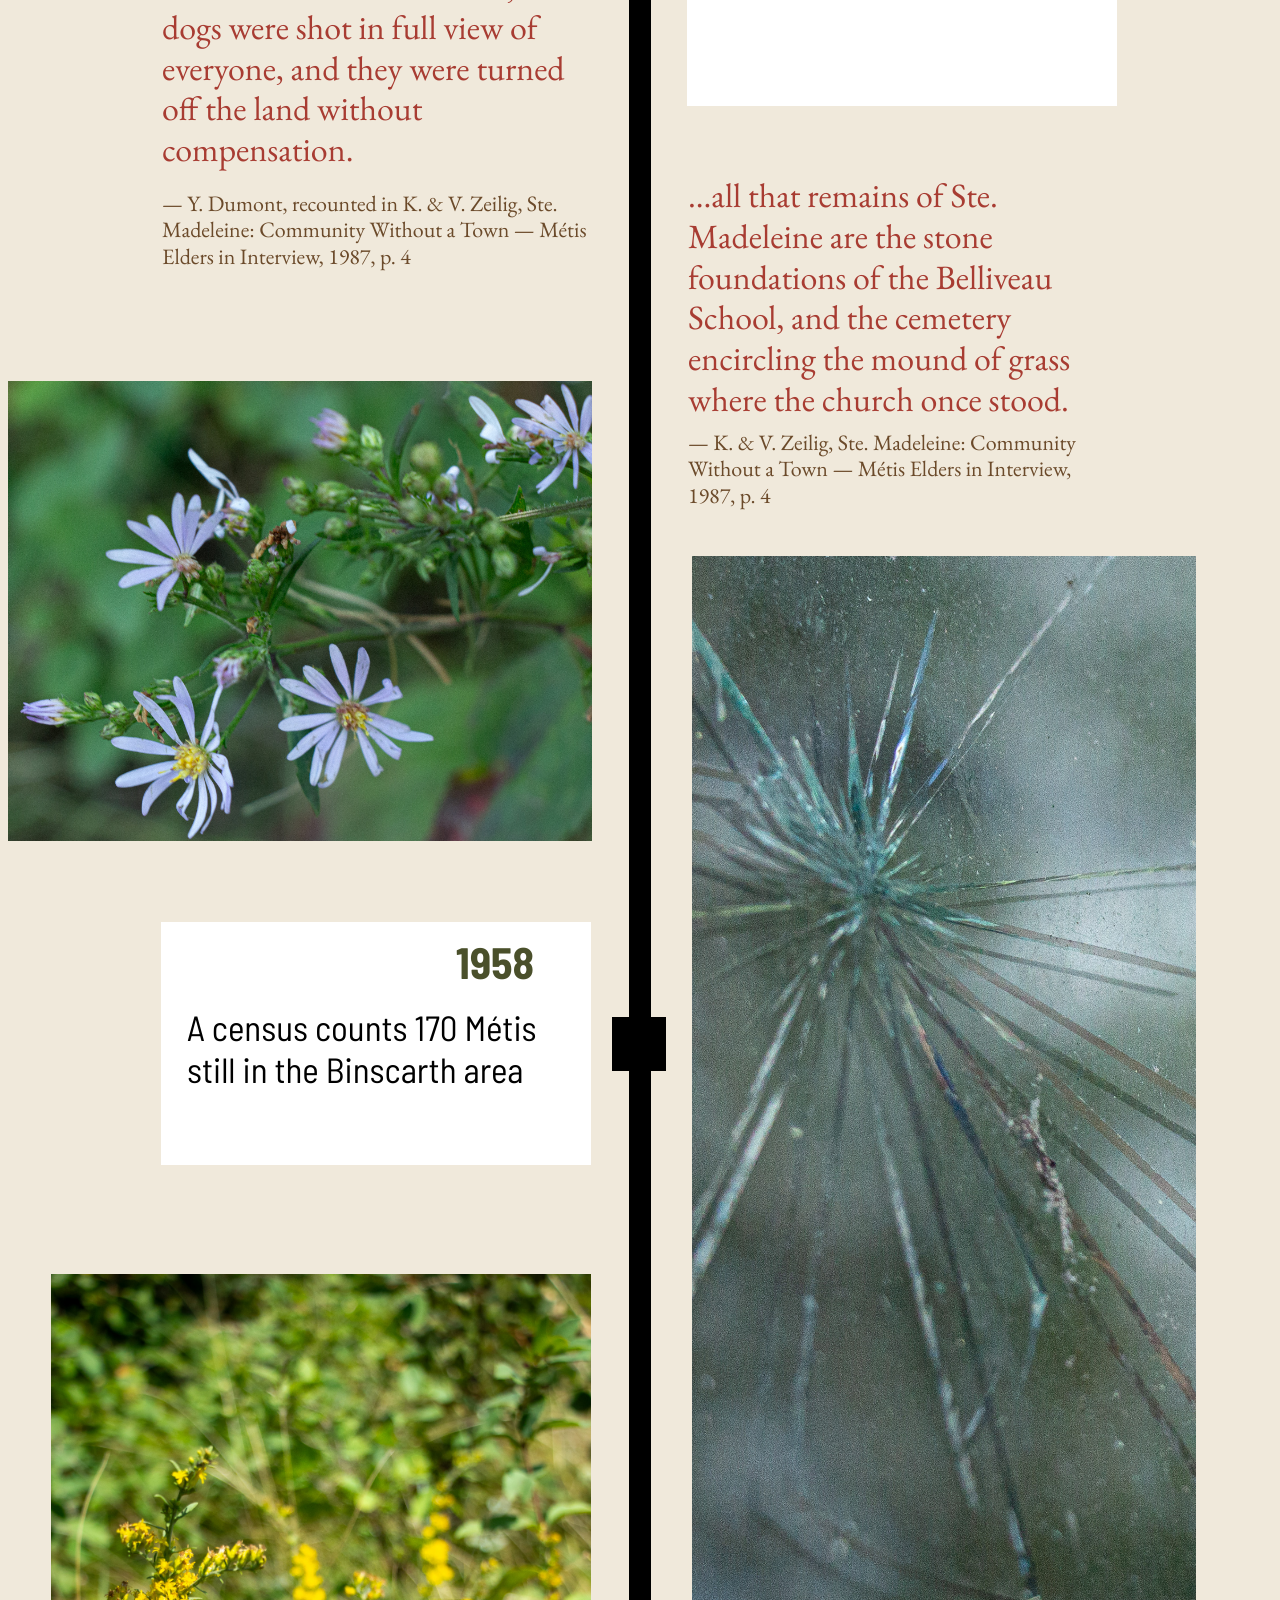
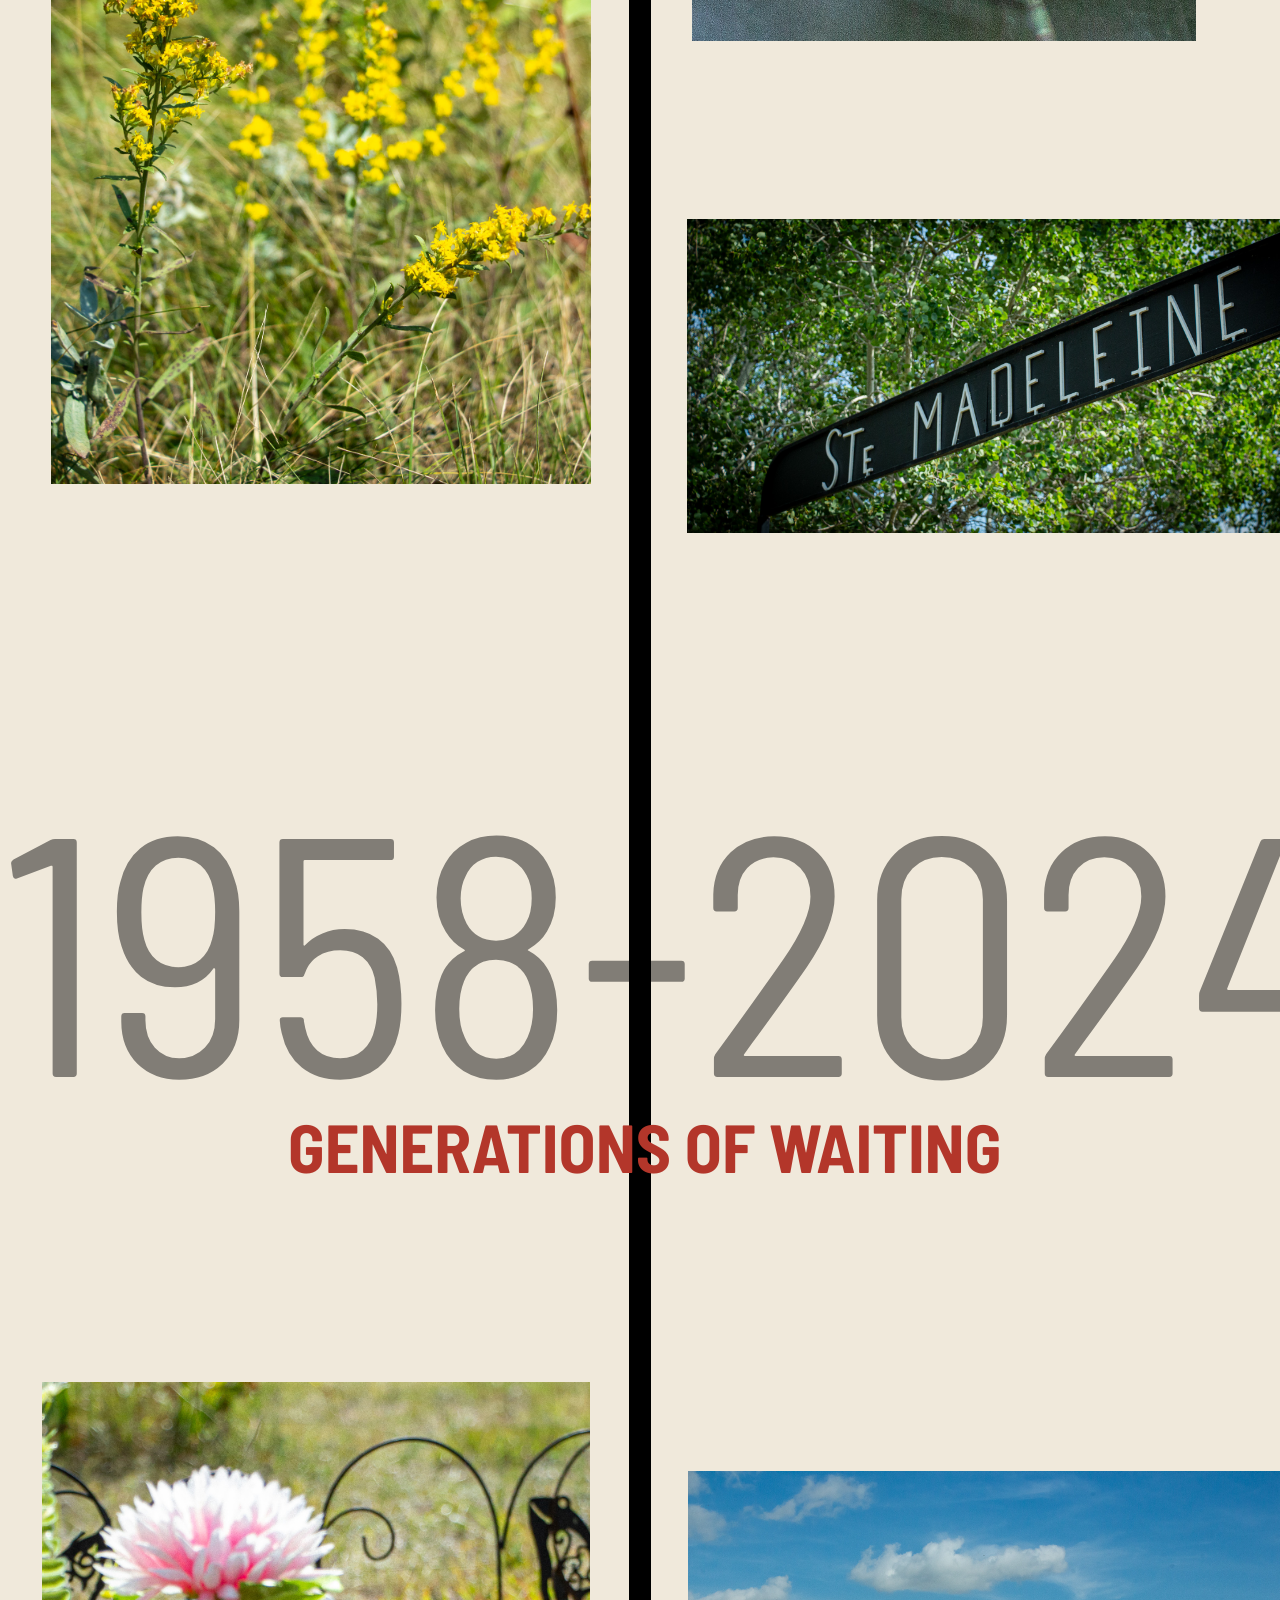
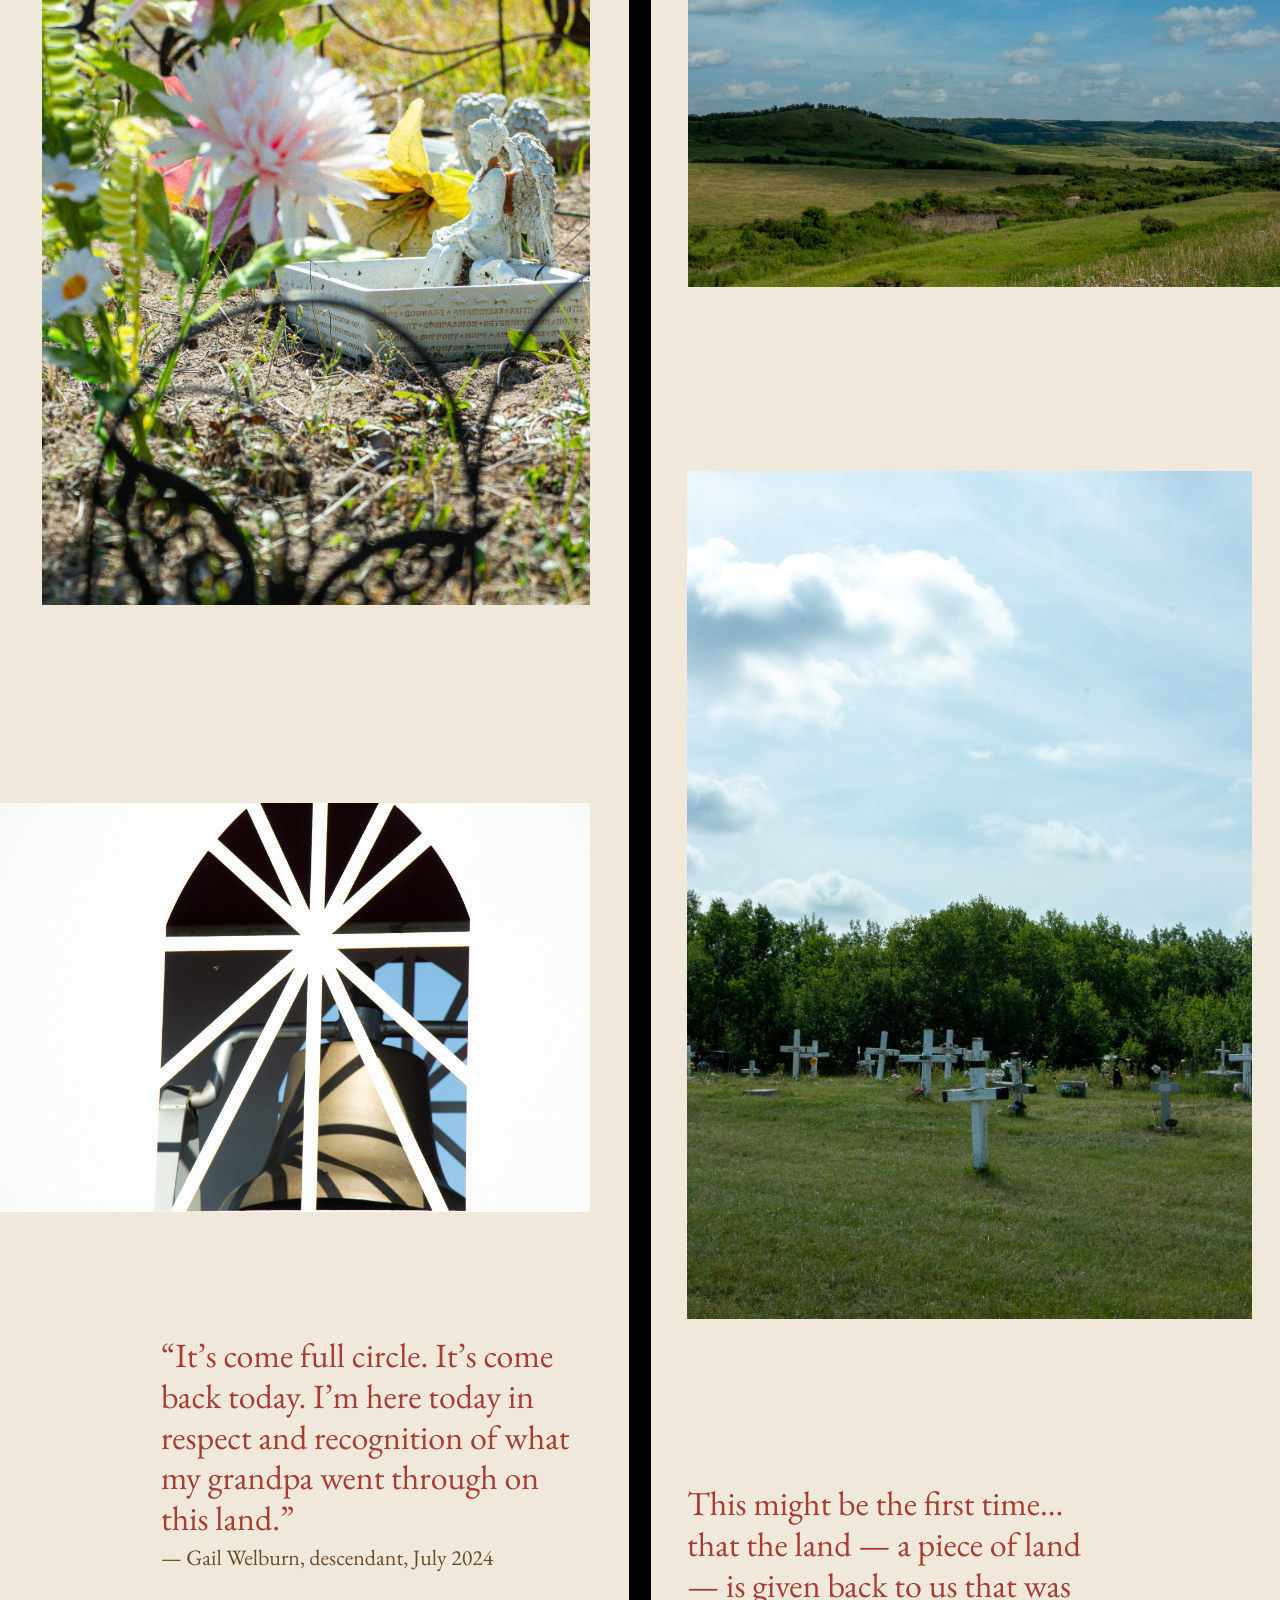
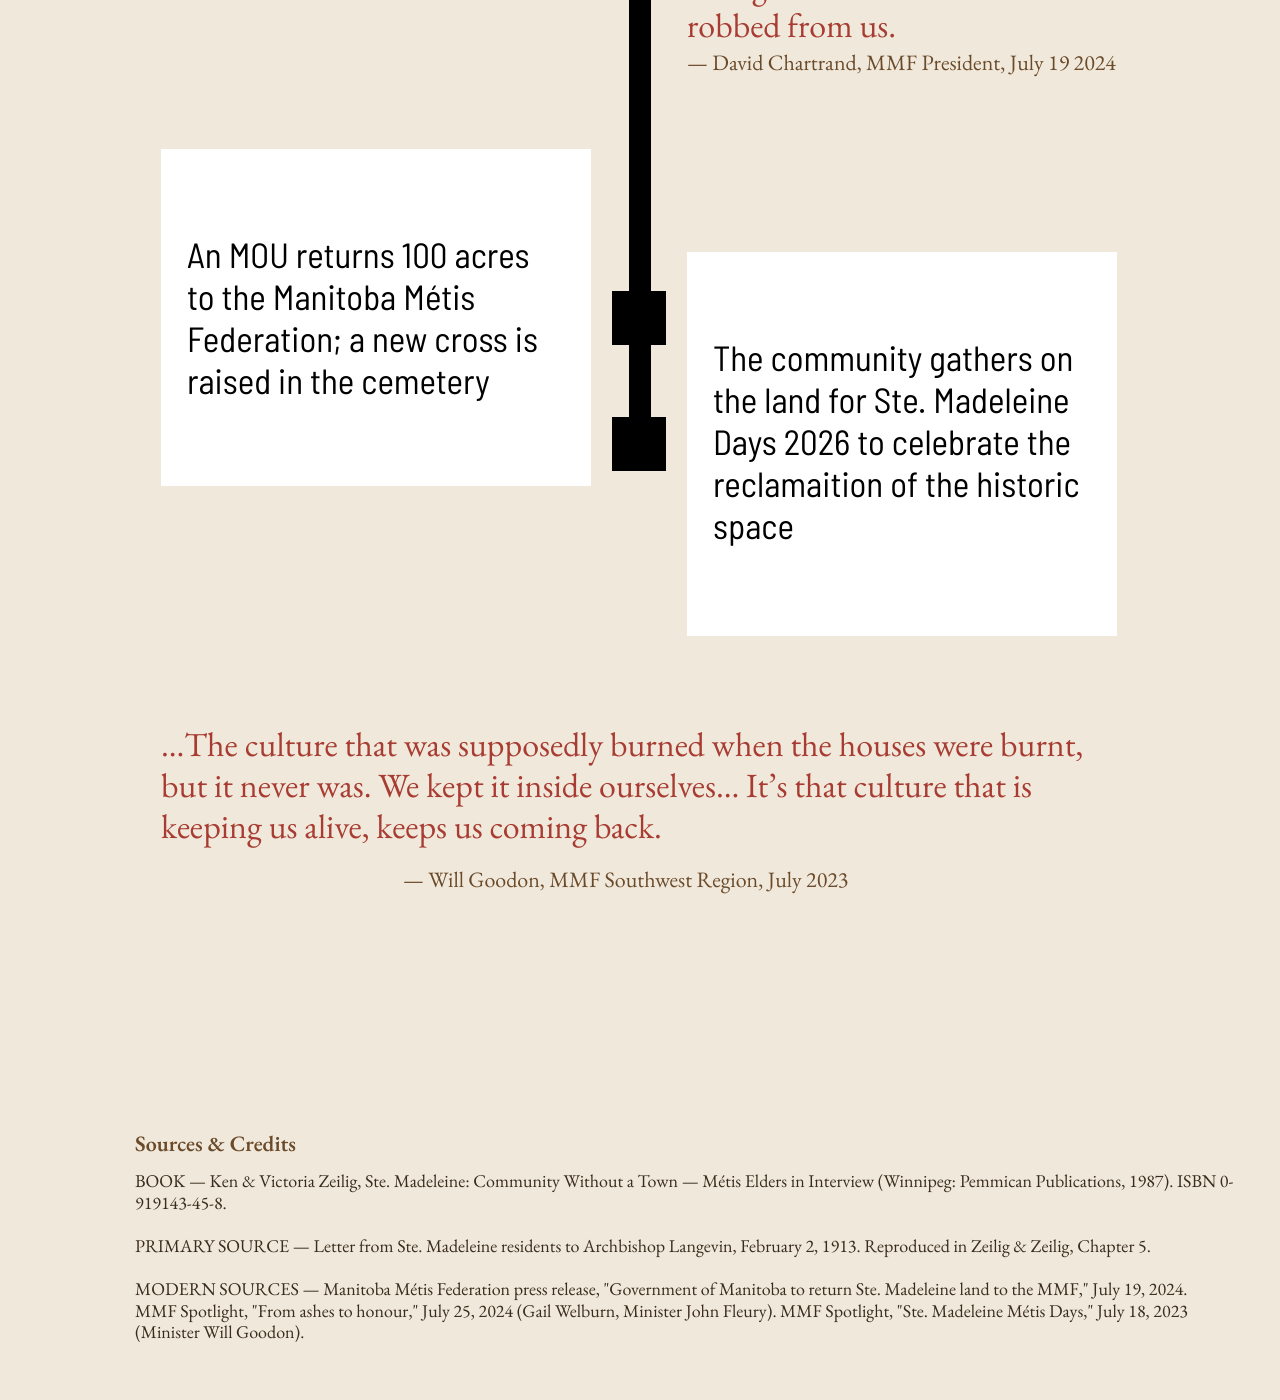
==== commit 0c0f98c0: "index.html = penpot design-to-code (19MB embedded CSS, real render)" ====
--- a/index.html
+++ b/index.html
@@ -1,85 +1,3521 @@
-<!DOCTYPE html>
-<html lang="en">
-<head>
-<meta charset="UTF-8">
-<meta name="viewport" content="width=device-width, initial-scale=1.0, user-scalable=no">
-<title>Ste. Madeleine — A Quilt of Memory &amp; Reclamation</title>
-<link rel="stylesheet" href="assets/css/quilt.css">
-<style>
-  html, body { height: 100%; overflow: hidden; }
-  body { background: var(--bg); }
-  /* Free-pan canvas */
-  #viewport {
-    position: fixed; inset: 0;
-    overflow: hidden;
-    background:
-      radial-gradient(circle at 30% 30%, #241a10 0%, #171008 60%, #120c06 100%),
-      var(--bg);
-    cursor: grab;
-    touch-action: none;
-  }
-  #viewport.panning { cursor: grabbing; }
-  #surface {
-    position: absolute; top: 0; left: 0;
-    transform-origin: 0 0;
-    will-change: transform;
-  }
-  #load-msg {
-    position: fixed; inset: 0;
-    display: flex; align-items: center; justify-content: center;
-    color: var(--ink-dim); font-family: var(--font-sans); letter-spacing: .05em; z-index: 5;
-  }
-  /* intro overlay */
-  #intro {
-    position: fixed; inset: 0; z-index: 20;
-    display: flex; flex-direction: column; align-items: center; justify-content: center;
-    text-align: center; padding: 40px;
-    background: radial-gradient(ellipse at 50% 30%, #2c1f12 0%, #120c06 80%);
-    transition: opacity .5s ease;
-  }
-  #intro.hidden { opacity: 0; pointer-events: none; }
-  #intro .wordmark { max-width: min(420px, 80vw); margin-bottom: 20px; }
-  #intro h1 {
-    font-family: var(--font-sans);
-    font-size: clamp(1.6rem, 5vw, 2.8rem);
-    letter-spacing: .1em; text-transform: uppercase; color: var(--ink);
-  }
-  #intro p { max-width: 480px; margin-top: 14px; color: var(--ink-dim); font-size: 1.02rem; line-height: 1.6; }
-  #intro .enter-btn {
-    margin-top: 30px; padding: 12px 34px;
-    background: var(--crimson); color: #fff; border: none; border-radius: 30px;
-    font-family: var(--font-sans); font-size: 15px; letter-spacing: .06em; cursor: pointer;
-  }
-  #intro .enter-btn:hover { background: #c04a52; }
-  #intro .hint { margin-top: 16px; color: var(--ink-dim); font-size: 13px; }
-  #load-msg.hidden { display: none; }
-</style>
-</head>
-<body>
-  <!-- Intro overlay -->
-  <div id="intro">
-    <img class="wordmark" src="media/ste-madeleine-sign-wordmark.png" alt="Ste. Madeleine">
-    <h1>A Quilt of Memory &amp; Reclamation</h1>
-    <p>
-      The story of a Métis community taken by force, remembered through the land,
-      and reclaimed by the people who returned. Drag in any direction to walk the quilt.
-    </p>
-    <button class="enter-btn" id="enter-btn">Enter the Quilt</button>
-    <div class="hint">drag to move · scroll / pinch to zoom</div>
-  </div>
-
-  <div id="load-msg">Loading the quilt…</div>
-
-  <!-- Free-pan canvas -->
-  <div id="viewport">
-    <div id="surface"></div>
-  </div>
-
-  <!-- Shared audio player -->
-  <div id="q-audio-player"><span class="q-audio-label"></span><audio controls></audio></div>
-
-  <script src="media/vendor/model-viewer.min.js" type="module"></script>
-  <script src="assets/js/renderer.js"></script>
-  <script src="assets/js/viewer.js"></script>
-</body>
-</html>
+<!DOCTYPE html>
+<html>
+  <head>
+    <style>
+    /* vietnamese */
+@font-face {
+  font-family: 'Barlow Semi Condensed';
+  font-style: normal;
+  font-weight: 400;
+  font-display: block;
+  src: url([data-uri]) format('woff2');
+  unicode-range: U+0102-0103, U+0110-0111, U+0128-0129, U+0168-0169, U+01A0-01A1, U+01AF-01B0, U+0300-0301, U+0303-0304, U+0308-0309, U+0323, U+0329, U+1EA0-1EF9, U+20AB;
+}
+/* latin-ext */
+@font-face {
+  font-family: 'Barlow Semi Condensed';
+  font-style: normal;
+  font-weight: 400;
+  font-display: block;
+  src: url([data-uri]) format('woff2');
+  unicode-range: U+0100-02BA, U+02BD-02C5, U+02C7-02CC, U+02CE-02D7, U+02DD-02FF, U+0304, U+0308, U+0329, U+1D00-1DBF, U+1E00-1E9F, U+1EF2-1EFF, U+2020, U+20A0-20AB, U+20AD-20C0, U+2113, U+2C60-2C7F, U+A720-A7FF;
+}
+/* latin */
+@font-face {
+  font-family: 'Barlow Semi Condensed';
+  font-style: normal;
+  font-weight: 400;
+  font-display: block;
+  src: url([data-uri]) format('woff2');
+  unicode-range: U+0000-00FF, U+0131, U+0152-0153, U+02BB-02BC, U+02C6, U+02DA, U+02DC, U+0304, U+0308, U+0329, U+2000-206F, U+20AC, U+2122, U+2191, U+2193, U+2212, U+2215, U+FEFF, U+FFFD;
+}
+
+/* vietnamese */
+@font-face {
+  font-family: 'Barlow Semi Condensed';
+  font-style: normal;
+  font-weight: 700;
+  font-display: block;
+  src: url([data-uri]) format('woff2');
+  unicode-range: U+0102-0103, U+0110-0111, U+0128-0129, U+0168-0169, U+01A0-01A1, U+01AF-01B0, U+0300-0301, U+0303-0304, U+0308-0309, U+0323, U+0329, U+1EA0-1EF9, U+20AB;
+}
+/* latin-ext */
+@font-face {
+  font-family: 'Barlow Semi Condensed';
+  font-style: normal;
+  font-weight: 700;
+  font-display: block;
+  src: url([data-uri]) format('woff2');
+  unicode-range: U+0100-02BA, U+02BD-02C5, U+02C7-02CC, U+02CE-02D7, U+02DD-02FF, U+0304, U+0308, U+0329, U+1D00-1DBF, U+1E00-1E9F, U+1EF2-1EFF, U+2020, U+20A0-20AB, U+20AD-20C0, U+2113, U+2C60-2C7F, U+A720-A7FF;
+}
+/* latin */
+@font-face {
+  font-family: 'Barlow Semi Condensed';
+  font-style: normal;
+  font-weight: 700;
+  font-display: block;
+  src: url([data-uri]) format('woff2');
+  unicode-range: U+0000-00FF, U+0131, U+0152-0153, U+02BB-02BC, U+02C6, U+02DA, U+02DC, U+0304, U+0308, U+0329, U+2000-206F, U+20AC, U+2122, U+2191, U+2193, U+2212, U+2215, U+FEFF, U+FFFD;
+}
+
+/* cyrillic-ext */
+@font-face {
+  font-family: 'EB Garamond';
+  font-style: normal;
+  font-weight: 400;
+  font-display: block;
+  src: url([data-uri]) format('woff2');
+  unicode-range: U+0460-052F, U+1C80-1C8A, U+20B4, U+2DE0-2DFF, U+A640-A69F, U+FE2E-FE2F;
+}
+/* cyrillic */
+@font-face {
+  font-family: 'EB Garamond';
+  font-style: normal;
+  font-weight: 400;
+  font-display: block;
+  src: url([data-uri]) format('woff2');
+  unicode-range: U+0301, U+0400-045F, U+0490-0491, U+04B0-04B1, U+2116;
+}
+/* greek-ext */
+@font-face {
+  font-family: 'EB Garamond';
+  font-style: normal;
+  font-weight: 400;
+  font-display: block;
+  src: url([data-uri]) format('woff2');
+  unicode-range: U+1F00-1FFF;
+}
+/* greek */
+@font-face {
+  font-family: 'EB Garamond';
+  font-style: normal;
+  font-weight: 400;
+  font-display: block;
+  src: url([data-uri]) format('woff2');
+  unicode-range: U+0370-0377, U+037A-037F, U+0384-038A, U+038C, U+038E-03A1, U+03A3-03FF;
+}
+/* vietnamese */
+@font-face {
+  font-family: 'EB Garamond';
+  font-style: normal;
+  font-weight: 400;
+  font-display: block;
+  src: url([data-uri]) format('woff2');
+  unicode-range: U+0102-0103, U+0110-0111, U+0128-0129, U+0168-0169, U+01A0-01A1, U+01AF-01B0, U+0300-0301, U+0303-0304, U+0308-0309, U+0323, U+0329, U+1EA0-1EF9, U+20AB;
+}
+/* latin-ext */
+@font-face {
+  font-family: 'EB Garamond';
+  font-style: normal;
+  font-weight: 400;
+  font-display: block;
+  src: url([data-uri]) format('woff2');
+  unicode-range: U+0100-02BA, U+02BD-02C5, U+02C7-02CC, U+02CE-02D7, U+02DD-02FF, U+0304, U+0308, U+0329, U+1D00-1DBF, U+1E00-1E9F, U+1EF2-1EFF, U+2020, U+20A0-20AB, U+20AD-20C0, U+2113, U+2C60-2C7F, U+A720-A7FF;
+}
+/* latin */
+@font-face {
+  font-family: 'EB Garamond';
+  font-style: normal;
+  font-weight: 400;
+  font-display: block;
+  src: url([data-uri]